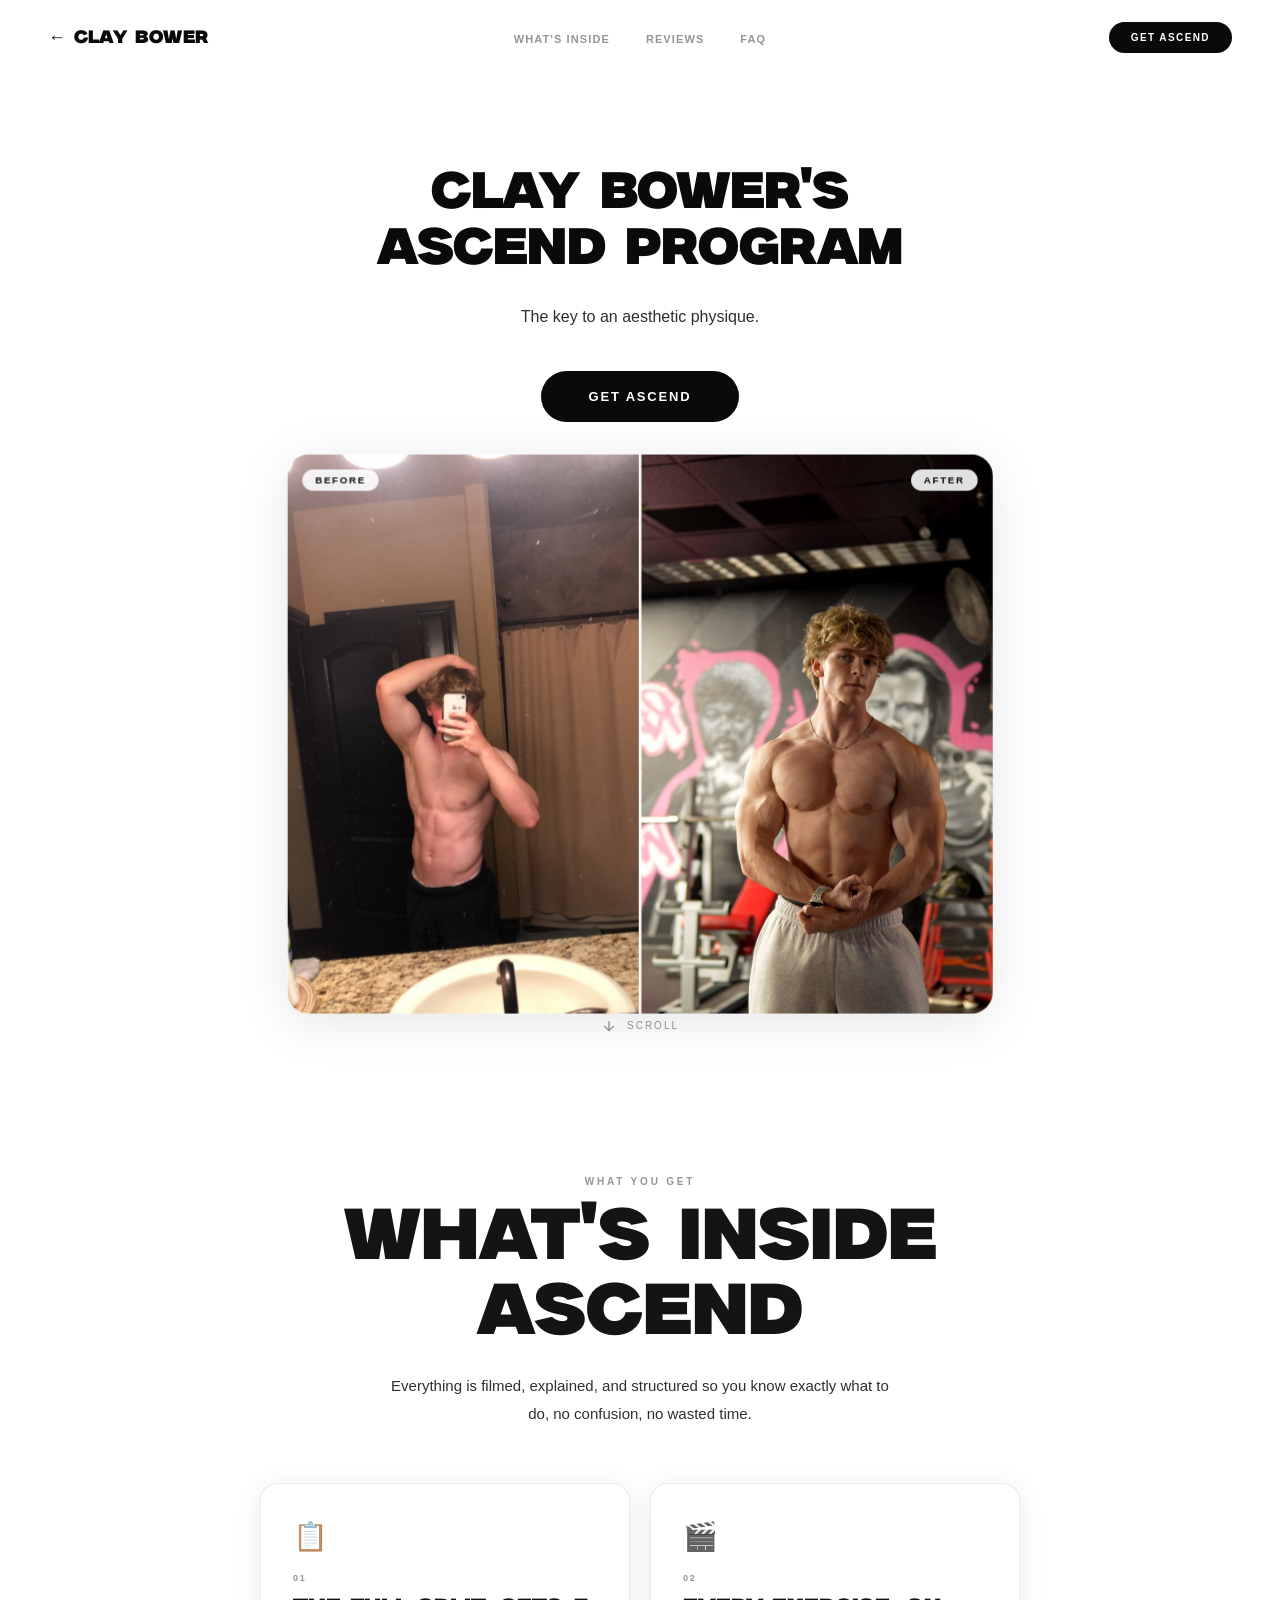
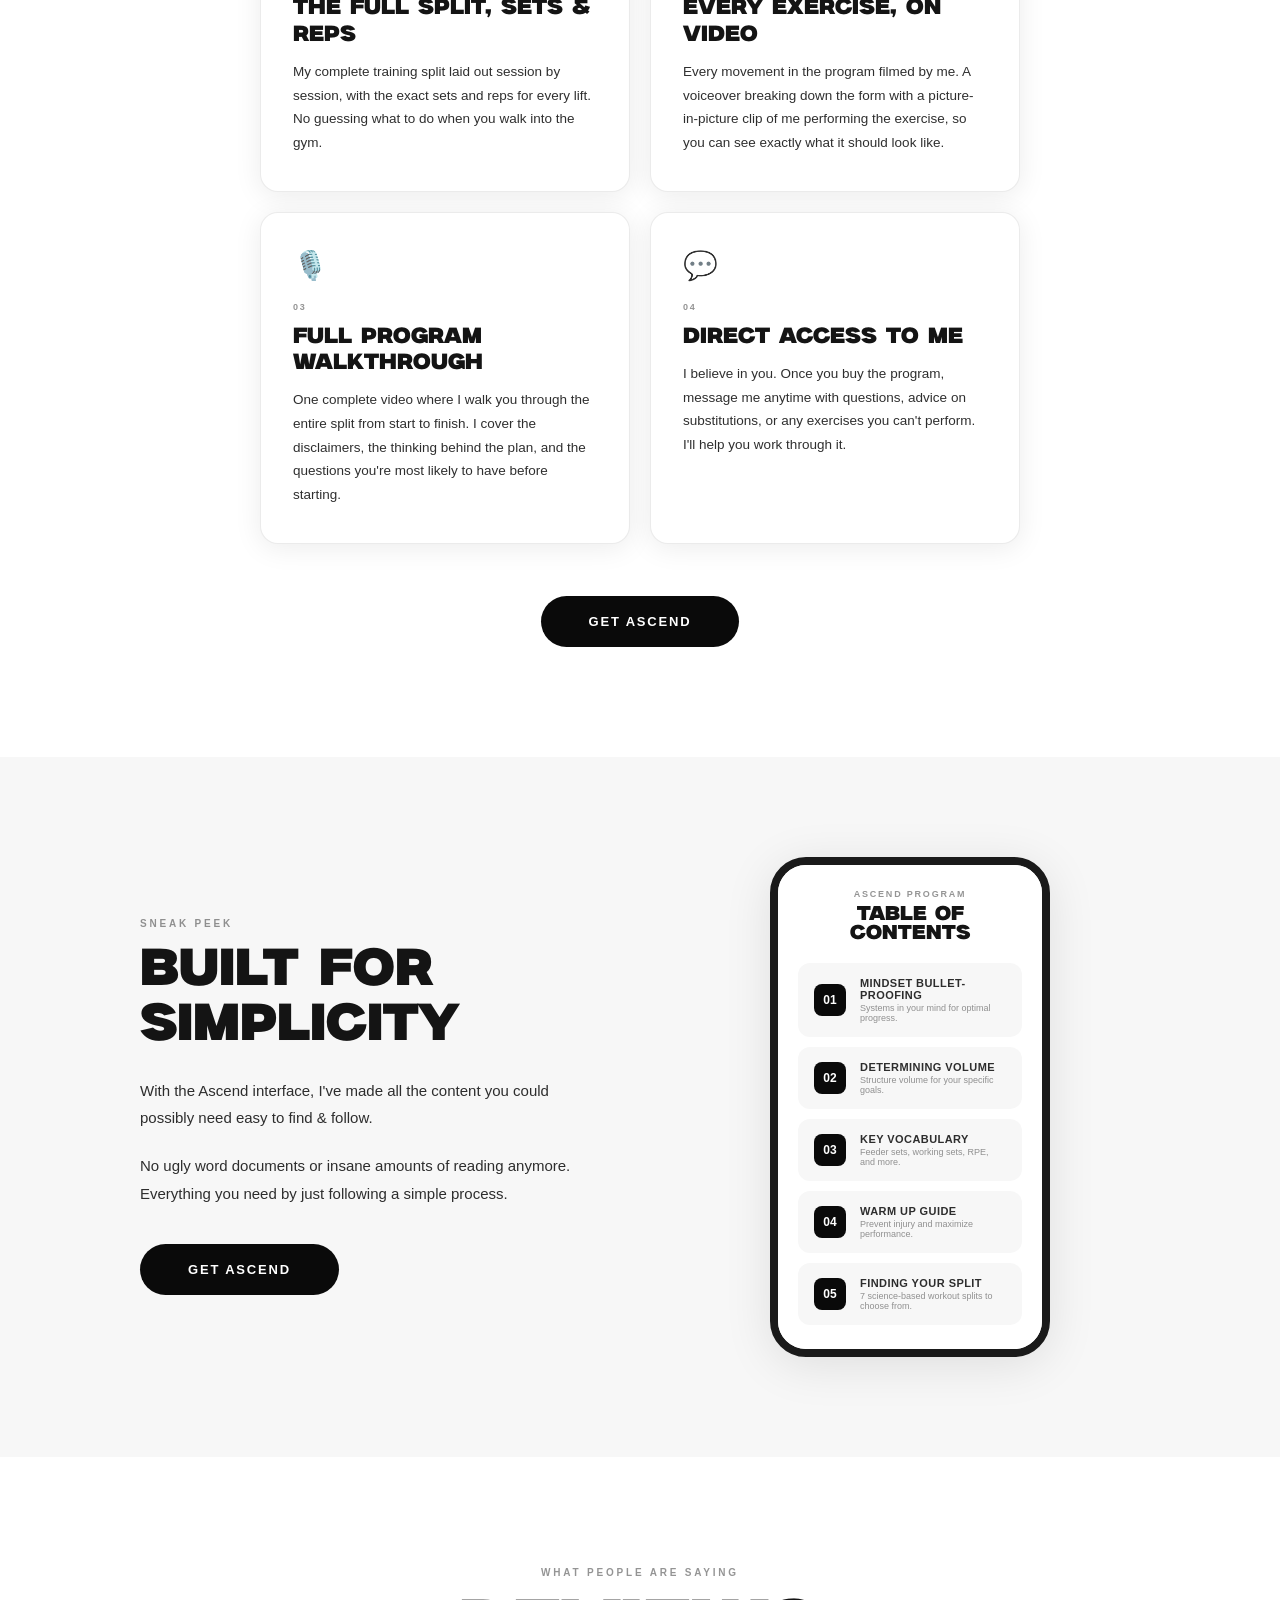
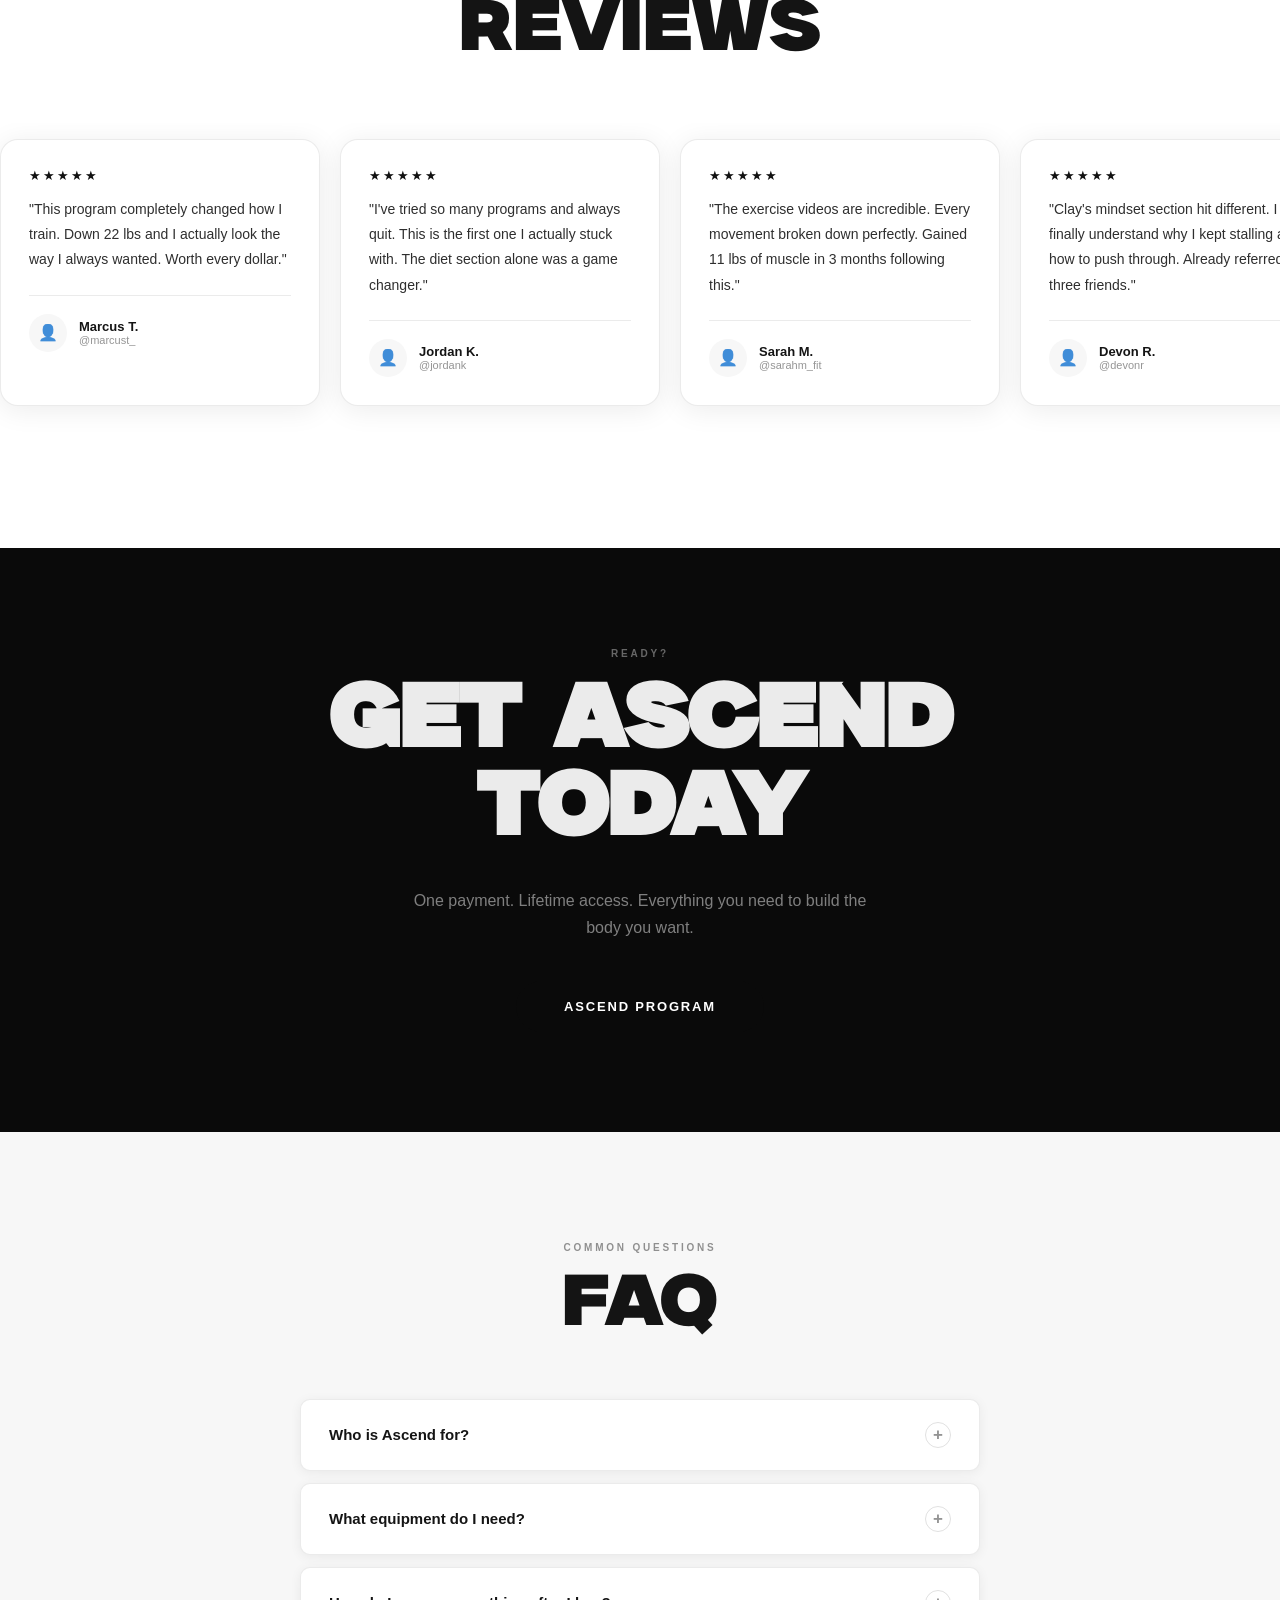
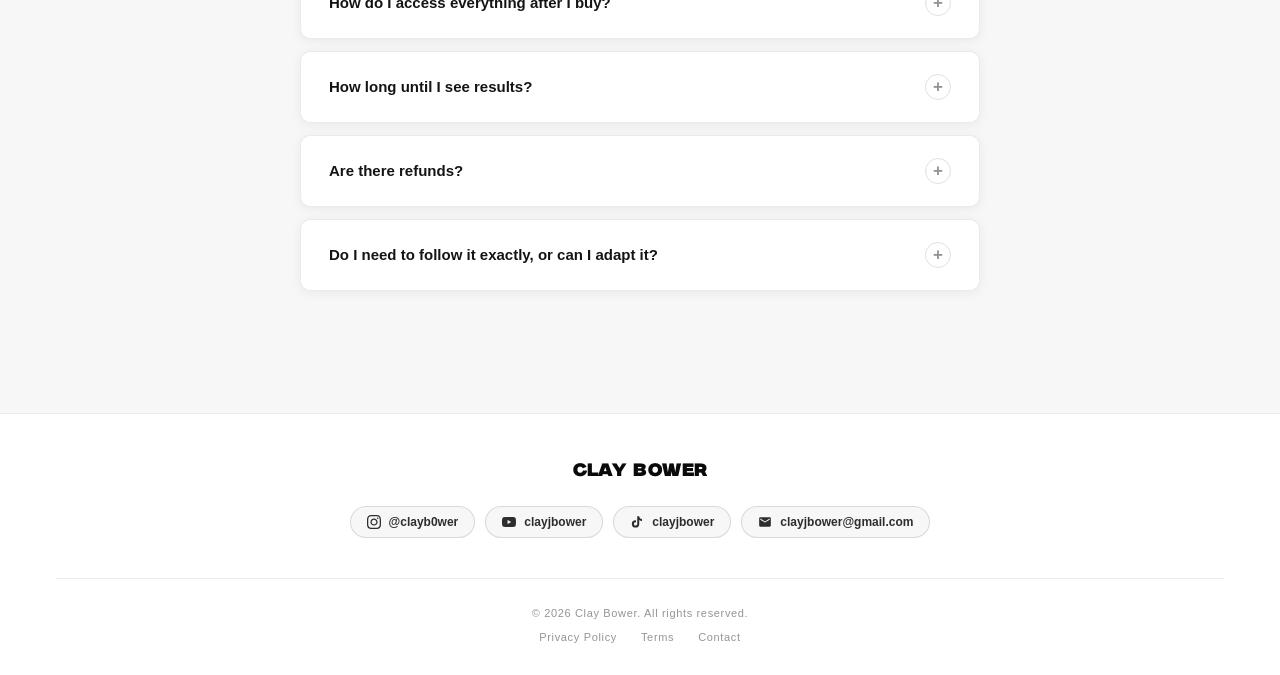
==== ascend.html @ aec7c234 "Rework Ascend "What's Inside" cards and hide nav price Replace the 6 generic feature cards with 4 ca" ====
<!DOCTYPE html>
<html lang="en">
<head>
  <meta charset="UTF-8" />
  <meta name="viewport" content="width=device-width, initial-scale=1.0" />
  <title>Ascend Program — Clay Bower</title>
  <link rel="stylesheet" href="css/style.css" />
</head>
<body>

<!-- ══ NAV ══ -->
<nav id="nav">
  <a href="index.html" class="nav-brand">
    <span class="nav-creator">← Clay Bower</span>
  </a>
  <ul class="nav-links">
    <li><a href="#inside">What's Inside</a></li>
    <li><a href="#testimonials">Reviews</a></li>
    <li><a href="#faq">FAQ</a></li>
  </ul>
  <div class="nav-right">
    <a href="checkout.html" class="btn nav-cta">Get Ascend</a>
  </div>
</nav>

<!-- ══ HERO ══ -->
<section id="hero">
  <div class="hero-left">
    <h1 class="hero-title">Clay Bower's<br>Ascend Program</h1>
    <p class="hero-sub">
      The key to an aesthetic physique.
    </p>
    <div class="hero-buttons">
      <a href="checkout.html" class="btn btn-lg">Get Ascend</a>
    </div>
  </div>

  <!-- Hero transformation before/after -->
  <div class="hero-transform-wrap" id="hero-transform-wrap">
    <div class="hero-transform-single">
      <div class="hero-transform-half hero-transform-before">
        <img src="images/clay-before.jpeg" alt="Before" />
        <span class="transform-label transform-label-left">Before</span>
      </div>
      <div class="hero-transform-divider"></div>
      <div class="hero-transform-half hero-transform-after">
        <img src="images/clay-after.jpeg" alt="After" />
        <span class="transform-label transform-label-right">After</span>
      </div>
    </div>
  </div>

  <div class="hero-scroll-cue">
    <svg viewBox="0 0 24 24" fill="none" stroke="currentColor" stroke-width="2">
      <path d="M12 5v14M5 12l7 7 7-7"/>
    </svg>
    Scroll
  </div>
</section>

<!-- ══ WHAT'S INSIDE ══ -->
<section id="inside">
  <div class="inside-header reveal" style="text-align: center; margin: 0 auto 56px; max-width: 600px;">
    <p class="eyebrow">What You Get</p>
    <h2 class="section-title">What's inside Ascend</h2>
    <p class="body-text" style="max-width: 500px; margin: 12px auto 0; text-align: center;">
      Everything is filmed, explained, and structured so you know exactly what to do, no confusion, no wasted time.
    </p>
  </div>

  <div class="inside-grid" style="grid-template-columns: repeat(2, 1fr); max-width: 760px;">

    <div class="inside-card reveal-zoom reveal-delay-1">
      <div class="inside-card-icon">📋</div>
      <div class="inside-card-num">01</div>
      <div class="inside-card-title">The Full Split, Sets & Reps</div>
      <div class="inside-card-desc">
        My complete training split laid out session by session, with the exact sets and reps for every lift. No guessing what to do when you walk into the gym.
      </div>
    </div>

    <div class="inside-card reveal-zoom reveal-delay-2">
      <div class="inside-card-icon">🎬</div>
      <div class="inside-card-num">02</div>
      <div class="inside-card-title">Every Exercise, On Video</div>
      <div class="inside-card-desc">
        Every movement in the program filmed by me. A voiceover breaking down the form with a picture-in-picture clip of me performing the exercise, so you can see exactly what it should look like.
      </div>
    </div>

    <div class="inside-card reveal-zoom reveal-delay-3">
      <div class="inside-card-icon">🎙️</div>
      <div class="inside-card-num">03</div>
      <div class="inside-card-title">Full Program Walkthrough</div>
      <div class="inside-card-desc">
        One complete video where I walk you through the entire split from start to finish. I cover the disclaimers, the thinking behind the plan, and the questions you're most likely to have before starting.
      </div>
    </div>

    <div class="inside-card reveal-zoom reveal-delay-4">
      <div class="inside-card-icon">💬</div>
      <div class="inside-card-num">04</div>
      <div class="inside-card-title">Direct Access to Me</div>
      <div class="inside-card-desc">
        I believe in you. Once you buy the program, message me anytime with questions, advice on substitutions, or any exercises you can't perform. I'll help you work through it.
      </div>
    </div>

  </div>

  <div class="inside-cta reveal" style="margin-top: 12px;">
    <a href="checkout.html" class="btn btn-lg">Get Ascend</a>
  </div>
</section>

<!-- ══ INTERFACE PREVIEW ══ -->
<section id="interface" style="padding: 100px 52px; background: var(--bg-alt);">
  <div style="max-width: 1000px; margin: 0 auto; display: grid; grid-template-columns: 1fr 1fr; gap: 80px; align-items: center;">

    <div>
      <p class="eyebrow reveal">Sneak Peek</p>
      <h2 class="section-title reveal" style="font-size: clamp(32px, 4.5vw, 52px); margin-bottom: 24px;">Built for Simplicity</h2>
      <p class="body-text reveal" style="margin-bottom: 20px;">
        With the Ascend interface, I've made all the content you could possibly need easy to find & follow.
      </p>
      <p class="body-text reveal" style="margin-bottom: 36px;">
        No ugly word documents or insane amounts of reading anymore. Everything you need by just following a simple process.
      </p>
      <a href="checkout.html" class="btn btn-lg reveal">Get Ascend</a>
    </div>

    <div style="display: flex; justify-content: center;">
      <div style="width: 280px; border-radius: 36px; overflow: hidden; box-shadow: var(--shadow-lg); border: 8px solid #1a1a1a; background: #fff;">
        <div style="background: #fff; padding: 24px 20px;">
          <div style="text-align: center; margin-bottom: 20px;">
            <div style="font-size: 9px; font-weight: 700; letter-spacing: 0.2em; text-transform: uppercase; color: var(--text-muted); margin-bottom: 6px;">Ascend Program</div>
            <div style="font-family: var(--font-display); font-size: 20px; color: var(--text-dark);">Table of Contents</div>
          </div>
          <div style="display: flex; flex-direction: column; gap: 10px;">
            <div style="display: flex; align-items: center; gap: 14px; background: var(--bg-alt); border-radius: 12px; padding: 14px 16px;">
              <div style="width: 32px; height: 32px; border-radius: 8px; background: var(--black); color: #fff; display: flex; align-items: center; justify-content: center; font-size: 12px; font-weight: 800; flex-shrink: 0;">01</div>
              <div>
                <div style="font-size: 11px; font-weight: 800; text-transform: uppercase; letter-spacing: 0.04em;">Mindset Bullet-Proofing</div>
                <div style="font-size: 9px; color: var(--text-muted); margin-top: 2px;">Systems in your mind for optimal progress.</div>
              </div>
            </div>
            <div style="display: flex; align-items: center; gap: 14px; background: var(--bg-alt); border-radius: 12px; padding: 14px 16px;">
              <div style="width: 32px; height: 32px; border-radius: 8px; background: var(--black); color: #fff; display: flex; align-items: center; justify-content: center; font-size: 12px; font-weight: 800; flex-shrink: 0;">02</div>
              <div>
                <div style="font-size: 11px; font-weight: 800; text-transform: uppercase; letter-spacing: 0.04em;">Determining Volume</div>
                <div style="font-size: 9px; color: var(--text-muted); margin-top: 2px;">Structure volume for your specific goals.</div>
              </div>
            </div>
            <div style="display: flex; align-items: center; gap: 14px; background: var(--bg-alt); border-radius: 12px; padding: 14px 16px;">
              <div style="width: 32px; height: 32px; border-radius: 8px; background: var(--black); color: #fff; display: flex; align-items: center; justify-content: center; font-size: 12px; font-weight: 800; flex-shrink: 0;">03</div>
              <div>
                <div style="font-size: 11px; font-weight: 800; text-transform: uppercase; letter-spacing: 0.04em;">Key Vocabulary</div>
                <div style="font-size: 9px; color: var(--text-muted); margin-top: 2px;">Feeder sets, working sets, RPE, and more.</div>
              </div>
            </div>
            <div style="display: flex; align-items: center; gap: 14px; background: var(--bg-alt); border-radius: 12px; padding: 14px 16px;">
              <div style="width: 32px; height: 32px; border-radius: 8px; background: var(--black); color: #fff; display: flex; align-items: center; justify-content: center; font-size: 12px; font-weight: 800; flex-shrink: 0;">04</div>
              <div>
                <div style="font-size: 11px; font-weight: 800; text-transform: uppercase; letter-spacing: 0.04em;">Warm Up Guide</div>
                <div style="font-size: 9px; color: var(--text-muted); margin-top: 2px;">Prevent injury and maximize performance.</div>
              </div>
            </div>
            <div style="display: flex; align-items: center; gap: 14px; background: var(--bg-alt); border-radius: 12px; padding: 14px 16px;">
              <div style="width: 32px; height: 32px; border-radius: 8px; background: var(--black); color: #fff; display: flex; align-items: center; justify-content: center; font-size: 12px; font-weight: 800; flex-shrink: 0;">05</div>
              <div>
                <div style="font-size: 11px; font-weight: 800; text-transform: uppercase; letter-spacing: 0.04em;">Finding Your Split</div>
                <div style="font-size: 9px; color: var(--text-muted); margin-top: 2px;">7 science-based workout splits to choose from.</div>
              </div>
            </div>
          </div>
        </div>
      </div>
    </div>

  </div>
</section>

<!-- ══ TESTIMONIALS ══ -->
<section id="testimonials">
  <div class="testimonials-header reveal">
    <p class="eyebrow">What People Are Saying</p>
    <h2 class="section-title">Reviews</h2>
  </div>

  <div class="testimonials-track">

    <div class="testimonial-card">
      <div class="testimonial-stars">★★★★★</div>
      <p class="testimonial-text">"This program completely changed how I train. Down 22 lbs and I actually look the way I always wanted. Worth every dollar."</p>
      <div class="testimonial-author">
        <div class="testimonial-avatar">👤</div>
        <div>
          <div class="testimonial-name">Marcus T.</div>
          <div class="testimonial-handle">@marcust_</div>
        </div>
      </div>
    </div>

    <div class="testimonial-card">
      <div class="testimonial-stars">★★★★★</div>
      <p class="testimonial-text">"I've tried so many programs and always quit. This is the first one I actually stuck with. The diet section alone was a game changer."</p>
      <div class="testimonial-author">
        <div class="testimonial-avatar">👤</div>
        <div>
          <div class="testimonial-name">Jordan K.</div>
          <div class="testimonial-handle">@jordank</div>
        </div>
      </div>
    </div>

    <div class="testimonial-card">
      <div class="testimonial-stars">★★★★★</div>
      <p class="testimonial-text">"The exercise videos are incredible. Every movement broken down perfectly. Gained 11 lbs of muscle in 3 months following this."</p>
      <div class="testimonial-author">
        <div class="testimonial-avatar">👤</div>
        <div>
          <div class="testimonial-name">Sarah M.</div>
          <div class="testimonial-handle">@sarahm_fit</div>
        </div>
      </div>
    </div>

    <div class="testimonial-card">
      <div class="testimonial-stars">★★★★★</div>
      <p class="testimonial-text">"Clay's mindset section hit different. I finally understand why I kept stalling and how to push through. Already referred three friends."</p>
      <div class="testimonial-author">
        <div class="testimonial-avatar">👤</div>
        <div>
          <div class="testimonial-name">Devon R.</div>
          <div class="testimonial-handle">@devonr</div>
        </div>
      </div>
    </div>

    <div class="testimonial-card">
      <div class="testimonial-stars">★★★★★</div>
      <p class="testimonial-text">"The bulking and cutting breakdown is exactly what I needed. No more guessing. Saw real results within the first 6 weeks."</p>
      <div class="testimonial-author">
        <div class="testimonial-avatar">👤</div>
        <div>
          <div class="testimonial-name">Alex P.</div>
          <div class="testimonial-handle">@alexp_</div>
        </div>
      </div>
    </div>

    <div class="testimonial-card">
      <div class="testimonial-stars">★★★★★</div>
      <p class="testimonial-text">"Best money I've spent on fitness and I've spent a lot. No fluff, no filler. Just exactly what you need to know to actually change your body."</p>
      <div class="testimonial-author">
        <div class="testimonial-avatar">👤</div>
        <div>
          <div class="testimonial-name">Brittany W.</div>
          <div class="testimonial-handle">@brittanyw</div>
        </div>
      </div>
    </div>

  </div>
</section>

<!-- ══ FINAL CTA BAND ══ -->
<section id="cta-band">
  <p class="eyebrow" style="color: rgba(255,255,255,0.38); margin-bottom: 20px;">Ready?</p>
  <h2 class="cta-band-title">Get Ascend<br>today</h2>
  <p class="cta-band-sub">One payment. Lifetime access. Everything you need to build the body you want.</p>
  <a href="checkout.html" class="btn btn-lg">Ascend Program</a>
</section>

<!-- ══ FAQ ══ -->
<section id="faq">
  <div style="max-width: 680px; text-align: center; margin: 0 auto;">
    <p class="eyebrow reveal">Common Questions</p>
    <h2 class="section-title reveal">FAQ</h2>
  </div>

  <div class="faq-inner">

    <div class="faq-item">
      <button class="faq-question">
        Who is Ascend for?
        <span class="faq-icon">+</span>
      </button>
      <div class="faq-answer">
        <p>Ascend is designed for anyone serious about building their physique, from beginners who've never followed a structured plan, to intermediate lifters who've been stuck for months. If you're willing to put in the work, this will show you exactly how.</p>
      </div>
    </div>

    <div class="faq-item">
      <button class="faq-question">
        What equipment do I need?
        <span class="faq-icon">+</span>
      </button>
      <div class="faq-answer">
        <p>A standard gym with barbells, dumbbells, and a cable machine covers everything. Most exercises have home-gym variations too. You don't need specialized equipment, just consistency.</p>
      </div>
    </div>

    <div class="faq-item">
      <button class="faq-question">
        How do I access everything after I buy?
        <span class="faq-icon">+</span>
      </button>
      <div class="faq-answer">
        <p>After your purchase is confirmed, you'll be taken directly to a private access page with links to all videos and materials. Bookmark it, that's your personal access link. No account creation, no app download required.</p>
      </div>
    </div>

    <div class="faq-item">
      <button class="faq-question">
        How long until I see results?
        <span class="faq-icon">+</span>
      </button>
      <div class="faq-answer">
        <p>Most people feel stronger within the first 2 weeks. Visible body composition changes typically start showing around weeks 4 to 6. Long-term results depend on consistency, the program gives you everything, you bring the effort.</p>
      </div>
    </div>

    <div class="faq-item">
      <button class="faq-question">
        Are there refunds?
        <span class="faq-icon">+</span>
      </button>
      <div class="faq-answer">
        <p>Due to the digital nature of this product, all sales are final. If you have any issues accessing your content after purchase, reach out and I'll resolve it immediately.</p>
      </div>
    </div>

    <div class="faq-item">
      <button class="faq-question">
        Do I need to follow it exactly, or can I adapt it?
        <span class="faq-icon">+</span>
      </button>
      <div class="faq-answer">
        <p>That's the whole point of the philosophy section. Fitness isn't one-size-fits-all. Ascend gives you the principles and the structure, and shows you how to adapt it to your life. You'll understand the why behind everything, so you can make smart adjustments.</p>
      </div>
    </div>

  </div>
</section>

<!-- ══ FOOTER ══ -->
<footer>
  <div class="footer-top">
    <div class="footer-logo-wrap">
      <div class="nav-creator">Clay Bower</div>
    </div>
    <div class="footer-social-row">
      <a href="https://instagram.com/clayb0wer" class="footer-social" target="_blank" rel="noopener">
        <svg width="14" height="14" fill="currentColor" viewBox="0 0 24 24">
          <path d="M12 2.163c3.204 0 3.584.012 4.85.07 3.252.148 4.771 1.691 4.919 4.919.058 1.265.069 1.645.069 4.849 0 3.205-.012 3.584-.069 4.849-.149 3.225-1.664 4.771-4.919 4.919-1.266.058-1.644.07-4.85.07-3.204 0-3.584-.012-4.849-.07-3.26-.149-4.771-1.699-4.919-4.92-.058-1.265-.07-1.644-.07-4.849 0-3.204.013-3.583.07-4.849.149-3.227 1.664-4.771 4.919-4.919 1.266-.057 1.645-.069 4.849-.069zm0-2.163c-3.259 0-3.667.014-4.947.072-4.358.2-6.78 2.618-6.98 6.98-.059 1.281-.073 1.689-.073 4.948 0 3.259.014 3.668.072 4.948.2 4.358 2.618 6.78 6.98 6.98 1.281.058 1.689.072 4.948.072 3.259 0 3.668-.014 4.948-.072 4.354-.2 6.782-2.618 6.979-6.98.059-1.28.073-1.689.073-4.948 0-3.259-.014-3.667-.072-4.947-.196-4.354-2.617-6.78-6.979-6.98-1.281-.059-1.69-.073-4.949-.073zm0 5.838c-3.403 0-6.162 2.759-6.162 6.162s2.759 6.163 6.162 6.163 6.162-2.759 6.162-6.163c0-3.403-2.759-6.162-6.162-6.162zm0 10.162c-2.209 0-4-1.791-4-4 0-2.209 1.791-4 4-4s4 1.791 4 4c0 2.21-1.791 4-4 4zm6.406-11.845c-.796 0-1.441.645-1.441 1.44s.645 1.44 1.441 1.44c.795 0 1.439-.645 1.439-1.44s-.644-1.44-1.439-1.44z"/>
        </svg>
        @clayb0wer
      </a>
      <a href="https://youtube.com/@clayjbower" class="footer-social" target="_blank" rel="noopener">
        <svg width="14" height="14" fill="currentColor" viewBox="0 0 24 24">
          <path d="M23.498 6.186a3.016 3.016 0 0 0-2.122-2.136C19.505 3.545 12 3.545 12 3.545s-7.505 0-9.377.505A3.017 3.017 0 0 0 .502 6.186C0 8.07 0 12 0 12s0 3.93.502 5.814a3.016 3.016 0 0 0 2.122 2.136c1.871.505 9.376.505 9.376.505s7.505 0 9.377-.505a3.015 3.015 0 0 0 2.122-2.136C24 15.93 24 12 24 12s0-3.93-.502-5.814zM9.545 15.568V8.432L15.818 12l-6.273 3.568z"/>
        </svg>
        clayjbower
      </a>
      <a href="https://tiktok.com/@clayjbower" class="footer-social" target="_blank" rel="noopener">
        <svg width="14" height="14" fill="currentColor" viewBox="0 0 24 24">
          <path d="M19.59 6.69a4.83 4.83 0 0 1-3.77-4.25V2h-3.45v13.67a2.89 2.89 0 0 1-2.88 2.5 2.89 2.89 0 0 1-2.89-2.89 2.89 2.89 0 0 1 2.89-2.89c.28 0 .54.04.79.1V9.01a6.32 6.32 0 0 0-.79-.05 6.34 6.34 0 0 0-6.34 6.34 6.34 6.34 0 0 0 6.34 6.34 6.34 6.34 0 0 0 6.33-6.34V8.69a8.18 8.18 0 0 0 4.78 1.52V6.78a4.85 4.85 0 0 1-1.01-.09z"/>
        </svg>
        clayjbower
      </a>
      <a href="mailto:clayjbower@gmail.com" class="footer-social">
        <svg width="14" height="14" fill="currentColor" viewBox="0 0 24 24">
          <path d="M20 4H4c-1.1 0-2 .9-2 2v12c0 1.1.9 2 2 2h16c1.1 0 2-.9 2-2V6c0-1.1-.9-2-2-2zm0 4l-8 5-8-5V6l8 5 8-5v2z"/>
        </svg>
        clayjbower@gmail.com
      </a>
    </div>
  </div>

  <div class="footer-bottom">
    <span>&copy; 2026 Clay Bower. All rights reserved.</span>
    <div class="footer-links">
      <a href="#">Privacy Policy</a>
      <a href="#">Terms</a>
      <a href="mailto:clayjbower@gmail.com">Contact</a>
    </div>
  </div>
</footer>

<script async type='text/javascript' src='https://static.klaviyo.com/onsite/js/klaviyo.js?company_id=WL29v8'></script>
<script src="js/main.js"></script>
</body>
</html>
---- css/style.css ----
/* ══════════════════════════════════════════════════════
   CLAY BOWER — ASCEND PROGRAM
   White theme · Milker font · Rounded shadow cards
   ══════════════════════════════════════════════════════ */

/* ── Font: Milker ──
   Download from: https://www.dafont.com/milker.font
   Place Milker.woff2 (and Milker.woff) in the fonts/ folder
   Until then, falls back to Georgia/serif
*/
@font-face {
  font-family: 'Milker';
  src: url('../fonts/Milker.otf') format('opentype');
  font-weight: normal;
  font-style: normal;
  font-display: swap;
}

/* ── Reset ── */
*, *::before, *::after { margin: 0; padding: 0; box-sizing: border-box; }
html { scroll-behavior: smooth; }
img  { display: block; max-width: 100%; }
a    { text-decoration: none; color: inherit; }
button { cursor: pointer; border: none; background: none; font: inherit; }

/* ── Design Tokens ── */
:root {
  --font-display: 'Milker', 'Georgia', 'Times New Roman', serif;
  --font-body:    'Helvetica Neue', Helvetica, Arial, sans-serif;

  --white:      #ffffff;
  --off-white:  #f7f7f7;
  --bg:         #ffffff;
  --bg-alt:     #f7f7f7;

  --text:       rgba(0, 0, 0, 0.82);
  --text-muted: rgba(0, 0, 0, 0.42);
  --text-light: rgba(0, 0, 0, 0.28);
  --text-dark:  rgba(0, 0, 0, 0.92);

  --black:      #0a0a0a;
  --border:     rgba(0, 0, 0, 0.08);
  --border-mid: rgba(0, 0, 0, 0.12);

  --shadow-sm:  0 2px 12px rgba(0,0,0,0.06);
  --shadow-md:  0 4px 28px rgba(0,0,0,0.08);
  --shadow-lg:  0 8px 48px rgba(0,0,0,0.10);

  --radius-sm:  10px;
  --radius:     18px;
  --radius-lg:  24px;

  --transition: 0.2s ease;
}

/* ── Base ── */
body {
  font-family: var(--font-body);
  background: var(--bg);
  color: var(--text);
  overflow-x: hidden;
  -webkit-font-smoothing: antialiased;
}

/* ── Utility ── */
.eyebrow {
  font-family: var(--font-body);
  font-size: 10px;
  font-weight: 700;
  letter-spacing: 0.28em;
  text-transform: uppercase;
  color: var(--text-muted);
  margin-bottom: 14px;
}

.section-title {
  font-family: var(--font-display);
  font-size: clamp(38px, 6vw, 72px);
  font-weight: normal;
  color: var(--text-dark);
  line-height: 1.05;
  margin-bottom: 20px;
}

.body-text {
  font-size: 15px;
  font-weight: 500;
  line-height: 1.85;
  color: var(--text);
}

.section-pad { padding: 110px 56px; }
.section-pad-sm { padding: 80px 56px; }

/* Cards */
.card {
  background: var(--white);
  border-radius: var(--radius);
  box-shadow: var(--shadow-md);
  padding: 32px 36px;
}

/* Buttons */
.btn {
  display: inline-flex;
  align-items: center;
  justify-content: center;
  gap: 8px;
  background: var(--black);
  color: var(--white);
  font-family: var(--font-body);
  font-size: 12px;
  font-weight: 700;
  letter-spacing: 0.14em;
  text-transform: uppercase;
  padding: 15px 36px;
  border-radius: 100px;
  transition: transform var(--transition), filter var(--transition), box-shadow var(--transition);
  white-space: nowrap;
}

.btn:hover {
  transform: scale(1.03) translateY(-1px);
  filter: brightness(0.85);
  box-shadow: 0 6px 20px rgba(0,0,0,0.18);
}

.btn:active { transform: scale(0.99); }

.btn-ghost {
  background: transparent;
  color: var(--text);
  border: 1.5px solid var(--border-mid);
  box-shadow: none;
}

.btn-ghost:hover {
  background: transparent;
  border-color: rgba(0,0,0,0.3);
  color: var(--black);
  box-shadow: none;
}

.btn-lg { padding: 18px 48px; font-size: 13px; }
.btn-full { display: flex; width: 100%; }

/* Scroll reveal */
.reveal {
  opacity: 0;
  transform: translateY(28px);
  transition: opacity 0.65s ease, transform 0.65s ease;
}
.reveal.visible { opacity: 1; transform: translateY(0); }

/* Zoom reveal — sections/images scale up as they scroll into view */
.reveal-zoom {
  opacity: 0;
  transform: scale(0.94) translateY(16px);
  transition: opacity 0.75s ease, transform 0.75s cubic-bezier(0.22, 1, 0.36, 1);
}
.reveal-zoom.visible { opacity: 1; transform: scale(1) translateY(0); }

.reveal-delay-1 { transition-delay: 0.08s; }
.reveal-delay-2 { transition-delay: 0.16s; }
.reveal-delay-3 { transition-delay: 0.24s; }
.reveal-delay-4 { transition-delay: 0.32s; }
.reveal-delay-5 { transition-delay: 0.40s; }
.reveal-delay-6 { transition-delay: 0.48s; }

/* ══════════════════════════════════════════════════════
   NAV
   ══════════════════════════════════════════════════════ */
#nav {
  position: fixed;
  top: 0; left: 0; right: 0;
  z-index: 1000;
  padding: 22px 48px;
  display: grid;
  grid-template-columns: 1fr auto 1fr;
  align-items: center;
  background: rgba(255,255,255,0.92);
  backdrop-filter: blur(16px);
  -webkit-backdrop-filter: blur(16px);
  border-bottom: 1px solid transparent;
  transition: padding 0.3s, border-color 0.3s, box-shadow 0.3s;
}

#nav .nav-brand {
  justify-self: start;
}

#nav .nav-links {
  justify-self: center;
}

.nav-right {
  justify-self: end;
}

#nav.scrolled {
  padding: 14px 48px;
  border-color: var(--border);
  box-shadow: var(--shadow-sm);
}

.nav-brand {
  display: flex;
  flex-direction: column;
  line-height: 1;
}

.nav-creator {
  font-family: var(--font-display);
  font-size: 18px;
  font-weight: normal;
  letter-spacing: 0.02em;
  color: var(--black);
}

.nav-program {
  font-family: var(--font-display);
  font-size: 20px;
  font-weight: normal;
  color: var(--black);
  letter-spacing: 0.02em;
}

.nav-links {
  display: flex;
  align-items: center;
  gap: 36px;
  list-style: none;
}

.nav-links a {
  font-size: 11px;
  font-weight: 600;
  letter-spacing: 0.1em;
  text-transform: uppercase;
  color: var(--text-muted);
  transition: color var(--transition);
}

.nav-links a:hover { color: var(--black); }

.nav-cta { padding: 10px 22px; font-size: 10px; border-radius: 100px; }

/* ══════════════════════════════════════════════════════
   HERO — Centered column layout
   ══════════════════════════════════════════════════════ */
#hero {
  background: var(--white);
  padding-top: 110px;
  padding-bottom: 72px;
  display: flex;
  flex-direction: column;
  align-items: center;
  text-align: center;
  overflow: visible;
  position: relative;
}

.hero-left {
  max-width: 680px;
  padding: 56px 32px 52px;
  z-index: 2;
  position: relative;
}

.hero-eyebrow {
  font-size: 10px;
  font-weight: 700;
  letter-spacing: 0.28em;
  text-transform: uppercase;
  color: var(--text-muted);
  margin-bottom: 18px;
}

.hero-title {
  font-family: var(--font-display);
  font-size: clamp(28px, 4vw, 58px);
  font-weight: normal;
  line-height: 1.1;
  color: var(--black);
  margin-bottom: 24px;
  letter-spacing: -0.01em;
  white-space: nowrap;
}

.hero-sub {
  font-size: 16px;
  font-weight: 500;
  line-height: 1.75;
  color: var(--text);
  max-width: 500px;
  margin: 0 auto 40px;
}

.hero-buttons {
  display: flex;
  gap: 14px;
  flex-wrap: wrap;
  justify-content: center;
}

/* Stats bar */
.hero-stats {
  display: flex;
  gap: 48px;
  margin-top: 48px;
  padding-top: 32px;
  border-top: 1px solid var(--border);
  justify-content: center;
}

.hero-stat-num {
  font-family: var(--font-display);
  font-size: 28px;
  color: var(--black);
  line-height: 1;
  margin-bottom: 4px;
}

.hero-stat-label {
  font-size: 11px;
  color: var(--text-muted);
  letter-spacing: 0.06em;
}

/* Hero photo — below the text, full-width centered */
.hero-right { display: none; }

.hero-transform-wrap {
  width: 100%;
  max-width: 720px;
  margin: 0 auto;
  padding: 0 32px;
}

/* Single merged before/after container */
.hero-transform-single {
  position: relative;
  display: flex;
  width: 100%;
  border-radius: 20px;
  overflow: hidden;
  transform-origin: center center;
  will-change: transform;
  box-shadow: var(--shadow-lg);
}

.hero-transform-half {
  position: relative;
  flex: 1 1 50%;
  overflow: hidden;
  /* enforce equal heights via aspect ratio on the whole container */
}

.hero-transform-half img {
  width: 100%;
  height: 520px;
  object-fit: cover;
  object-position: center top;
  display: block;
}

/* Thin white divider between halves */
.hero-transform-divider {
  width: 2px;
  flex-shrink: 0;
  background: rgba(255,255,255,0.65);
  z-index: 3;
}

.transform-label {
  position: absolute;
  top: 14px;
  font-size: 9px;
  font-weight: 700;
  letter-spacing: 0.18em;
  text-transform: uppercase;
  background: rgba(255,255,255,0.88);
  color: var(--black);
  padding: 5px 12px;
  border-radius: 100px;
  z-index: 4;
  backdrop-filter: blur(4px);
}

.transform-label-left  { left: 14px; }
.transform-label-right { right: 14px; }

/* Scroll cue */
.hero-scroll-cue {
  position: absolute;
  bottom: 32px;
  left: 50%;
  transform: translateX(-50%);
  display: flex;
  align-items: center;
  gap: 10px;
  color: var(--text-muted);
  font-size: 10px;
  letter-spacing: 0.2em;
  text-transform: uppercase;
  animation: float 2.5s ease-in-out infinite;
  z-index: 2;
}

.hero-scroll-cue svg { width: 16px; }

@keyframes float {
  0%, 100% { transform: translateX(-50%) translateY(0); }
  50%       { transform: translateX(-50%) translateY(6px); }
}

/* ══════════════════════════════════════════════════════
   ABOUT / BIO
   ══════════════════════════════════════════════════════ */
#about {
  background: var(--bg-alt);
  padding: 110px 56px;
}

.about-grid {
  max-width: 980px;
  margin: 0 auto;
  display: grid;
  grid-template-columns: 380px 1fr;
  gap: 72px;
  align-items: center;
}

.about-photo-card {
  position: relative;
  border-radius: var(--radius-lg);
  overflow: hidden;
  box-shadow: var(--shadow-lg);
  background: #eee;
  aspect-ratio: 3/4;
}

.about-photo {
  width: 100%;
  height: 100%;
  object-fit: cover;
  object-position: top center;
}

.about-photo-placeholder {
  width: 100%;
  height: 100%;
  background: #e8e8e8;
  display: flex;
  flex-direction: column;
  align-items: center;
  justify-content: center;
  gap: 12px;
  color: #aaa;
  border: 2px dashed #ccc;
}

.about-photo-placeholder span { font-size: 11px; letter-spacing: 0.15em; text-transform: uppercase; }

.about-content { padding: 8px 0; }

.about-content .section-title { margin-bottom: 6px; }

.about-handle {
  display: inline-flex;
  align-items: center;
  gap: 6px;
  font-size: 13px;
  color: var(--text-muted);
  margin-bottom: 28px;
  font-weight: 500;
}

.about-content p { margin-bottom: 18px; }

.about-cta { margin-top: 32px; }

.social-pill {
  display: inline-flex;
  align-items: center;
  gap: 8px;
  background: var(--white);
  border: 1.5px solid var(--border-mid);
  border-radius: 100px;
  padding: 9px 18px;
  font-size: 12px;
  font-weight: 600;
  color: var(--text);
  transition: border-color var(--transition), transform var(--transition);
}

.social-pill:hover {
  border-color: rgba(0,0,0,0.3);
  transform: translateY(-1px);
}

/* ══════════════════════════════════════════════════════
   WHAT'S INSIDE — CARD GRID
   ══════════════════════════════════════════════════════ */
#inside {
  background: var(--white);
  padding: 110px 56px;
}

.inside-header {
  max-width: 600px;
  margin-bottom: 56px;
}

.inside-grid {
  max-width: 1040px;
  margin: 0 auto;
  display: grid;
  grid-template-columns: repeat(3, 1fr);
  gap: 20px;
  margin-bottom: 52px;
}

.inside-card {
  background: var(--white);
  border-radius: var(--radius);
  box-shadow: var(--shadow-md);
  padding: 36px 32px;
  border: 1px solid var(--border);
  transition: transform var(--transition), box-shadow var(--transition);
}

.inside-card:hover {
  transform: translateY(-4px);
  box-shadow: var(--shadow-lg);
}

.inside-card-icon {
  font-size: 28px;
  margin-bottom: 20px;
}

.inside-card-num {
  font-size: 9px;
  font-weight: 700;
  letter-spacing: 0.2em;
  text-transform: uppercase;
  color: var(--text-muted);
  margin-bottom: 12px;
}

.inside-card-title {
  font-family: var(--font-display);
  font-size: 22px;
  color: var(--text-dark);
  margin-bottom: 12px;
  line-height: 1.2;
}

.inside-card-desc {
  font-size: 13.5px;
  font-weight: 500;
  line-height: 1.75;
  color: var(--text);
}

.inside-cta { text-align: center; }

/* ══════════════════════════════════════════════════════
   HOW I THINK ABOUT FITNESS
   ══════════════════════════════════════════════════════ */
#philosophy {
  background: var(--bg-alt);
  padding: 110px 56px;
}

.philosophy-inner {
  max-width: 860px;
  margin: 0 auto;
}

.philosophy-inner .section-title { margin-bottom: 32px; }

.philosophy-inner .body-text { margin-bottom: 20px; }

.philosophy-quote {
  margin: 48px 0;
  padding: 40px 48px;
  background: var(--white);
  border-radius: var(--radius);
  box-shadow: var(--shadow-md);
  border-left: 4px solid var(--black);
}

.philosophy-quote-text {
  font-family: var(--font-display);
  font-size: clamp(20px, 2.8vw, 28px);
  color: var(--text-dark);
  line-height: 1.4;
  margin-bottom: 16px;
}

.philosophy-quote-attr {
  font-size: 11px;
  color: var(--text-muted);
  letter-spacing: 0.12em;
  text-transform: uppercase;
}

/* ══════════════════════════════════════════════════════
   PHONE MOCKUP (App UI preview)
   ══════════════════════════════════════════════════════ */
#app-preview {
  background: var(--black);
  padding: 110px 56px;
  overflow: hidden;
}

.app-preview-inner {
  max-width: 1040px;
  margin: 0 auto;
  display: grid;
  grid-template-columns: 1fr 380px;
  gap: 72px;
  align-items: center;
}

.app-preview-text .eyebrow { color: rgba(255,255,255,0.42); }
.app-preview-text .section-title { color: rgba(255,255,255,0.92); }
.app-preview-text .body-text { color: rgba(255,255,255,0.58); margin-bottom: 16px; }
.app-preview-text .btn { background: var(--white); color: var(--black); }
.app-preview-text .btn:hover { filter: brightness(0.92); }

.app-feature-list {
  list-style: none;
  margin: 32px 0 40px;
}

.app-feature-list li {
  display: flex;
  align-items: center;
  gap: 12px;
  font-size: 14px;
  color: rgba(255,255,255,0.7);
  padding: 10px 0;
  border-bottom: 1px solid rgba(255,255,255,0.07);
}

.app-feature-list li:last-child { border-bottom: none; }

.app-feature-list .check {
  width: 22px; height: 22px;
  border-radius: 50%;
  background: rgba(255,255,255,0.1);
  display: flex;
  align-items: center;
  justify-content: center;
  font-size: 10px;
  color: rgba(255,255,255,0.8);
  flex-shrink: 0;
}

/* Phone frame */
.phone-frame {
  width: 280px;
  margin: 0 auto;
  background: #1a1a1a;
  border-radius: 44px;
  padding: 16px;
  box-shadow:
    0 0 0 2px #2a2a2a,
    0 32px 80px rgba(0,0,0,0.6),
    inset 0 0 0 1px rgba(255,255,255,0.06);
  position: relative;
}

.phone-notch {
  width: 90px;
  height: 26px;
  background: #111;
  border-radius: 14px;
  margin: 0 auto 14px;
  position: relative;
  display: flex;
  align-items: center;
  justify-content: center;
  gap: 6px;
}

.phone-notch::before {
  content: '';
  width: 10px; height: 10px;
  background: #222;
  border-radius: 50%;
  border: 1px solid #333;
}

.phone-screen {
  background: #f5f5f5;
  border-radius: 32px;
  overflow: hidden;
  min-height: 480px;
}

.phone-screen-header {
  background: var(--white);
  padding: 16px 18px 12px;
  border-bottom: 1px solid #eee;
}

.phone-screen-logo {
  font-family: var(--font-display);
  font-size: 16px;
  color: #111;
}

.phone-screen-tagline {
  font-size: 9px;
  color: #999;
  letter-spacing: 0.1em;
  text-transform: uppercase;
  margin-top: 1px;
}

.phone-module-list { padding: 12px; }

.phone-module {
  background: var(--white);
  border-radius: 12px;
  padding: 12px 14px;
  margin-bottom: 8px;
  display: flex;
  align-items: center;
  gap: 10px;
  box-shadow: 0 1px 6px rgba(0,0,0,0.06);
}

.phone-module-icon {
  width: 32px; height: 32px;
  border-radius: 8px;
  background: #111;
  display: flex;
  align-items: center;
  justify-content: center;
  font-size: 14px;
  flex-shrink: 0;
}

.phone-module-info {}
.phone-module-title { font-size: 11px; font-weight: 700; color: #111; margin-bottom: 2px; }
.phone-module-sub { font-size: 9px; color: #999; }

.phone-module-arrow {
  margin-left: auto;
  color: #ccc;
  font-size: 12px;
}

.phone-screen-footer {
  padding: 8px 12px 16px;
  display: flex;
  justify-content: space-around;
  border-top: 1px solid #eee;
  background: white;
}

.phone-tab {
  display: flex;
  flex-direction: column;
  align-items: center;
  gap: 3px;
  font-size: 8px;
  color: #bbb;
}

.phone-tab.active { color: #111; }
.phone-tab-icon { font-size: 16px; }

/* ══════════════════════════════════════════════════════
   BEFORE/AFTER CAROUSEL
   ══════════════════════════════════════════════════════ */
#results {
  background: var(--bg-alt);
  padding: 110px 0;
}

.results-header {
  text-align: center;
  padding: 0 56px;
  margin-bottom: 56px;
}

.carousel-wrapper {
  overflow: hidden;
  mask-image: linear-gradient(to right, transparent 0%, black 6%, black 94%, transparent 100%);
  -webkit-mask-image: linear-gradient(to right, transparent 0%, black 6%, black 94%, transparent 100%);
}

.carousel-track {
  display: flex;
  gap: 20px;
  padding: 16px 56px;
  width: max-content;
  animation: scroll-carousel 50s linear infinite;
}

.carousel-track:hover { animation-play-state: paused; }

@keyframes scroll-carousel {
  0%   { transform: translateX(0); }
  100% { transform: translateX(-50%); }
}

.result-card {
  flex-shrink: 0;
  width: 280px;
  background: var(--white);
  border-radius: var(--radius);
  overflow: hidden;
  box-shadow: var(--shadow-md);
}

.result-photos {
  display: grid;
  grid-template-columns: 1fr 1fr;
  height: 320px;
  position: relative;
}

.result-photos::after {
  content: '';
  position: absolute;
  left: 50%;
  top: 0; bottom: 0;
  width: 2px;
  background: rgba(0,0,0,0.15);
}

.result-photo {
  width: 100%;
  height: 100%;
  object-fit: cover;
}

.result-photo-placeholder {
  height: 100%;
  background: #e8e8e8;
  display: flex;
  align-items: center;
  justify-content: center;
  color: #bbb;
  font-size: 10px;
  letter-spacing: 0.12em;
  text-transform: uppercase;
}

.result-label {
  position: absolute;
  top: 10px;
  font-size: 8px;
  font-weight: 700;
  letter-spacing: 0.18em;
  text-transform: uppercase;
  color: rgba(0,0,0,0.55);
  background: rgba(255,255,255,0.85);
  padding: 3px 7px;
  border-radius: 4px;
  backdrop-filter: blur(4px);
}

.result-label.before { left: 8px; }
.result-label.after  { right: 8px; }

.result-info {
  padding: 16px 18px;
}

.result-name {
  font-size: 13px;
  font-weight: 700;
  color: var(--text-dark);
  margin-bottom: 3px;
}

.result-stat {
  font-size: 11px;
  color: var(--text-muted);
}

/* ══════════════════════════════════════════════════════
   TESTIMONIALS
   ══════════════════════════════════════════════════════ */
#testimonials {
  background: var(--white);
  padding: 110px 0;
}

.testimonials-header {
  text-align: center;
  padding: 0 56px;
  margin-bottom: 56px;
}

.testimonials-track {
  display: flex;
  gap: 20px;
  padding: 16px 56px 32px;
  overflow-x: auto;
  scroll-snap-type: x mandatory;
  scrollbar-width: none;
  -ms-overflow-style: none;
  cursor: grab;
}

.testimonials-track::-webkit-scrollbar { display: none; }
.testimonials-track.dragging { cursor: grabbing; user-select: none; }

.testimonial-card {
  flex-shrink: 0;
  width: 320px;
  scroll-snap-align: start;
  background: var(--white);
  border-radius: var(--radius);
  box-shadow: var(--shadow-md);
  border: 1px solid var(--border);
  padding: 28px 28px 28px;
}

.testimonial-stars {
  font-size: 13px;
  letter-spacing: 2px;
  color: #111;
  margin-bottom: 14px;
}

.testimonial-text {
  font-size: 14px;
  line-height: 1.8;
  color: var(--text);
  margin-bottom: 22px;
}

.testimonial-author {
  display: flex;
  align-items: center;
  gap: 12px;
  padding-top: 18px;
  border-top: 1px solid var(--border);
}

.testimonial-avatar {
  width: 38px; height: 38px;
  border-radius: 50%;
  background: var(--bg-alt);
  flex-shrink: 0;
  object-fit: cover;
  font-size: 16px;
  display: flex;
  align-items: center;
  justify-content: center;
}

.testimonial-name { font-size: 13px; font-weight: 700; color: var(--text-dark); }
.testimonial-handle { font-size: 11px; color: var(--text-muted); }

/* ══════════════════════════════════════════════════════
   FINAL CTA BAND
   ══════════════════════════════════════════════════════ */
#cta-band {
  background: var(--black);
  padding: 100px 56px;
  text-align: center;
}

.cta-band-title {
  font-family: var(--font-display);
  font-size: clamp(40px, 7vw, 88px);
  color: rgba(255,255,255,0.92);
  line-height: 1;
  margin-bottom: 32px;
}

.cta-band-sub {
  font-size: 16px;
  color: rgba(255,255,255,0.48);
  margin-bottom: 40px;
  max-width: 480px;
  margin-left: auto;
  margin-right: auto;
  line-height: 1.7;
}

.cta-band .btn { background: var(--white); color: var(--black); }
.cta-band .btn:hover { filter: brightness(0.92); }

/* ══════════════════════════════════════════════════════
   FAQ
   ══════════════════════════════════════════════════════ */
#faq {
  background: var(--bg-alt);
  padding: 110px 56px;
}

.faq-inner {
  max-width: 680px;
  margin: 56px auto 0;
}

.faq-item {
  background: var(--white);
  border-radius: var(--radius-sm);
  box-shadow: var(--shadow-sm);
  margin-bottom: 12px;
  overflow: hidden;
  border: 1px solid var(--border);
}

.faq-question {
  width: 100%;
  display: flex;
  align-items: center;
  justify-content: space-between;
  gap: 16px;
  padding: 22px 28px;
  font-size: 15px;
  font-weight: 600;
  color: var(--text-dark);
  text-align: left;
  transition: color var(--transition);
}

.faq-question:hover { color: var(--black); }

.faq-icon {
  flex-shrink: 0;
  width: 26px; height: 26px;
  border-radius: 50%;
  border: 1.5px solid var(--border-mid);
  display: flex;
  align-items: center;
  justify-content: center;
  color: var(--text-muted);
  font-size: 17px;
  transition: transform var(--transition), border-color var(--transition);
}

.faq-item.open .faq-icon {
  transform: rotate(45deg);
  border-color: var(--black);
  color: var(--black);
}

.faq-answer {
  max-height: 0;
  overflow: hidden;
  transition: max-height 0.4s ease;
}

.faq-item.open .faq-answer { max-height: 260px; }

.faq-answer p {
  padding: 0 28px 24px;
  font-size: 14px;
  color: var(--text);
  line-height: 1.8;
}

/* ══════════════════════════════════════════════════════
   FOOTER
   ══════════════════════════════════════════════════════ */
footer {
  background: var(--white);
  border-top: 1px solid var(--border);
  padding: 48px 56px 32px;
}

.footer-top {
  display: flex;
  flex-direction: column;
  align-items: center;
  gap: 24px;
  margin-bottom: 40px;
  text-align: center;
}

.footer-logo-wrap .nav-creator { margin-bottom: 2px; }

.footer-social-row {
  display: flex;
  align-items: center;
  justify-content: center;
  gap: 10px;
  flex-wrap: wrap;
}

.footer-social {
  display: flex;
  align-items: center;
  gap: 8px;
  font-size: 12px;
  font-weight: 600;
  color: var(--text);
  background: var(--bg-alt);
  padding: 8px 16px;
  border-radius: 100px;
  border: 1px solid var(--border-mid);
  transition: border-color var(--transition), transform var(--transition);
}

.footer-social:hover {
  border-color: rgba(0,0,0,0.25);
  transform: translateY(-1px);
}

.footer-bottom {
  display: flex;
  flex-direction: column;
  align-items: center;
  gap: 12px;
  padding-top: 28px;
  border-top: 1px solid var(--border);
  font-size: 11px;
  color: var(--text-muted);
  letter-spacing: 0.06em;
  text-align: center;
}

.footer-links {
  display: flex;
  gap: 24px;
}

.footer-links a { color: var(--text-muted); transition: color var(--transition); }
.footer-links a:hover { color: var(--black); }

/* ══════════════════════════════════════════════════════
   CHECKOUT PAGE (checkout.html)
   ══════════════════════════════════════════════════════ */
.checkout-page {
  background: var(--bg-alt);
  min-height: 100vh;
  padding-top: 88px;
}

.checkout-hero {
  background: var(--white);
  border-bottom: 1px solid var(--border);
  padding: 64px 56px;
  text-align: center;
}

.checkout-hero .eyebrow { margin-bottom: 10px; }

.checkout-title {
  font-family: var(--font-display);
  font-size: clamp(42px, 7vw, 80px);
  color: var(--black);
  line-height: 1;
  margin-bottom: 16px;
}

.checkout-price-display {
  font-family: var(--font-display);
  font-size: clamp(28px, 4vw, 44px);
  color: var(--text);
  margin-bottom: 10px;
}

.checkout-note {
  font-size: 13px;
  color: var(--text-muted);
}

.checkout-body {
  max-width: 700px;
  margin: 0 auto;
  padding: 56px 24px;
  display: grid;
  gap: 24px;
}

.checkout-card {
  background: var(--white);
  border-radius: var(--radius);
  box-shadow: var(--shadow-md);
  border: 1px solid var(--border);
  padding: 36px 40px;
}

.checkout-card-title {
  font-family: var(--font-display);
  font-size: 22px;
  color: var(--text-dark);
  margin-bottom: 24px;
}

.checkout-feature-list {
  list-style: none;
}

.checkout-feature-list li {
  display: flex;
  align-items: flex-start;
  gap: 14px;
  font-size: 14.5px;
  color: var(--text);
  padding: 12px 0;
  border-bottom: 1px solid var(--border);
  line-height: 1.55;
}

.checkout-feature-list li:last-child { border-bottom: none; }

.checkout-check {
  width: 22px; height: 22px;
  background: #111;
  border-radius: 50%;
  display: flex;
  align-items: center;
  justify-content: center;
  flex-shrink: 0;
  margin-top: 1px;
}

.checkout-check svg { width: 11px; fill: white; }

.checkout-cta-card {
  background: var(--black);
  border-radius: var(--radius);
  padding: 40px;
  text-align: center;
}

.checkout-cta-card .checkout-card-title {
  color: rgba(255,255,255,0.9);
  margin-bottom: 8px;
}

.checkout-cta-price {
  font-family: var(--font-display);
  font-size: 52px;
  color: rgba(255,255,255,0.92);
  margin-bottom: 6px;
}

.checkout-cta-note {
  font-size: 12px;
  color: rgba(255,255,255,0.4);
  margin-bottom: 32px;
  letter-spacing: 0.06em;
}

.checkout-cta-card .btn {
  background: var(--white);
  color: var(--black);
  padding: 18px 56px;
  font-size: 13px;
}

.checkout-cta-card .btn:hover { filter: brightness(0.92); }

.checkout-disclaimer {
  font-size: 11px;
  color: rgba(255,255,255,0.3);
  margin-top: 20px;
  line-height: 1.7;
}

.checkout-legal {
  text-align: center;
  font-size: 11px;
  color: var(--text-muted);
  line-height: 1.8;
}

.checkout-legal a { color: var(--text-muted); text-decoration: underline; text-underline-offset: 2px; }

/* ══════════════════════════════════════════════════════
   THANK YOU PAGE (thankyou.html)
   ══════════════════════════════════════════════════════ */
.thankyou-page {
  background: var(--bg-alt);
  min-height: 100vh;
  display: flex;
  flex-direction: column;
  align-items: center;
  padding: 120px 24px 60px;
}

.thankyou-badge {
  width: 64px; height: 64px;
  background: var(--black);
  border-radius: 50%;
  display: flex;
  align-items: center;
  justify-content: center;
  font-size: 26px;
  margin-bottom: 24px;
  color: white;
}

.thankyou-title {
  font-family: var(--font-display);
  font-size: clamp(36px, 6vw, 60px);
  color: var(--black);
  text-align: center;
  margin-bottom: 10px;
}

.thankyou-sub {
  font-size: 15px;
  color: var(--text-muted);
  text-align: center;
  margin-bottom: 48px;
}

.thankyou-card {
  max-width: 600px;
  width: 100%;
  background: var(--white);
  border-radius: var(--radius);
  box-shadow: var(--shadow-lg);
  overflow: hidden;
  border: 1px solid var(--border);
}

.thankyou-card-header {
  padding: 24px 36px;
  border-bottom: 1px solid var(--border);
}

.thankyou-section-label {
  font-size: 9px;
  font-weight: 700;
  letter-spacing: 0.25em;
  text-transform: uppercase;
  color: var(--text-muted);
  margin-bottom: 20px;
  padding: 28px 36px 0;
}

.thankyou-video-list { list-style: none; }

.thankyou-video-item {
  display: flex;
  align-items: center;
  gap: 14px;
  padding: 14px 36px;
  border-bottom: 1px solid var(--border);
  transition: background var(--transition);
}

.thankyou-video-item:last-child { border-bottom: none; }
.thankyou-video-item:hover { background: var(--bg-alt); }

.thankyou-video-num {
  width: 28px; height: 28px;
  border-radius: 50%;
  background: var(--bg-alt);
  border: 1px solid var(--border-mid);
  display: flex;
  align-items: center;
  justify-content: center;
  font-size: 10px;
  font-weight: 700;
  color: var(--text-muted);
  flex-shrink: 0;
}

.thankyou-video-info { flex: 1; }
.thankyou-video-title { font-size: 13px; font-weight: 600; color: var(--text-dark); margin-bottom: 2px; }
.thankyou-video-desc { font-size: 11px; color: var(--text-muted); }

.thankyou-video-link {
  display: inline-flex;
  align-items: center;
  gap: 5px;
  font-size: 11px;
  font-weight: 700;
  letter-spacing: 0.08em;
  text-transform: uppercase;
  color: var(--black);
  background: var(--bg-alt);
  border: 1px solid var(--border-mid);
  padding: 7px 14px;
  border-radius: 100px;
  transition: background var(--transition), border-color var(--transition);
  white-space: nowrap;
}

.thankyou-video-link:hover {
  background: var(--black);
  border-color: var(--black);
  color: var(--white);
}

.thankyou-extras {
  display: grid;
  grid-template-columns: 1fr 1fr;
  gap: 12px;
  padding: 0 36px 28px;
}

.thankyou-extra {
  background: var(--bg-alt);
  border: 1px solid var(--border);
  border-radius: var(--radius-sm);
  padding: 16px;
  text-decoration: none;
  transition: border-color var(--transition), transform var(--transition);
}

.thankyou-extra:hover { border-color: rgba(0,0,0,0.2); transform: translateY(-2px); }

.thankyou-extra-icon { font-size: 20px; margin-bottom: 8px; }
.thankyou-extra-name { font-size: 12px; font-weight: 700; color: var(--text-dark); margin-bottom: 3px; }
.thankyou-extra-desc { font-size: 11px; color: var(--text-muted); }

.thankyou-support {
  max-width: 600px;
  width: 100%;
  text-align: center;
  margin-top: 28px;
  font-size: 13px;
  color: var(--text-muted);
  line-height: 1.7;
}

.thankyou-support a { color: var(--black); font-weight: 600; }

#access-denied {
  display: none;
  text-align: center;
  max-width: 480px;
}

#access-denied .thankyou-title { margin-bottom: 16px; }

/* ══════════════════════════════════════════════════════
   RESPONSIVE
   ══════════════════════════════════════════════════════ */
@media (max-width: 960px) {
  #nav { padding: 16px 24px; }
  #nav.scrolled { padding: 12px 24px; }
  .nav-links li:not(:last-child) { display: none; }

  #hero {
    grid-template-columns: 1fr;
    padding: 100px 24px 0;
    min-height: auto;
  }

  .hero-right { display: none; }
  .hero-left { padding-right: 0; padding-bottom: 60px; }
  .hero-stats { display: none; }

  .about-grid { grid-template-columns: 1fr; gap: 40px; }
  .about-photo-card { max-width: 360px; aspect-ratio: 1/1; }

  .inside-grid { grid-template-columns: 1fr 1fr; }

  .app-preview-inner { grid-template-columns: 1fr; gap: 48px; }
  .phone-frame { display: none; }

  .section-pad, #about, #inside, #philosophy, #app-preview,
  #results, #testimonials, #faq, #cta-band, footer {
    padding-left: 24px;
    padding-right: 24px;
  }

  .results-header, .testimonials-header { padding: 0 24px; }
  .carousel-track { padding: 16px 24px; }
  .testimonials-track { padding: 16px 24px 32px; }

  .footer-top { flex-direction: column; gap: 24px; text-align: center; }
  .footer-bottom { flex-direction: column; gap: 12px; text-align: center; }

  .checkout-body { padding: 40px 16px; }
  .checkout-hero { padding: 48px 24px; }
  .checkout-card { padding: 28px 24px; }

  .thankyou-extras { grid-template-columns: 1fr; }
  .thankyou-section-label, .thankyou-video-item { padding-left: 24px; padding-right: 24px; }
  .thankyou-extras { padding: 0 24px 24px; }
  .thankyou-card-header { padding: 20px 24px; }
}

@media (max-width: 600px) {
  .inside-grid { grid-template-columns: 1fr; }
  .hero-buttons { flex-direction: column; }
  .hero-buttons .btn { text-align: center; justify-content: center; }
}
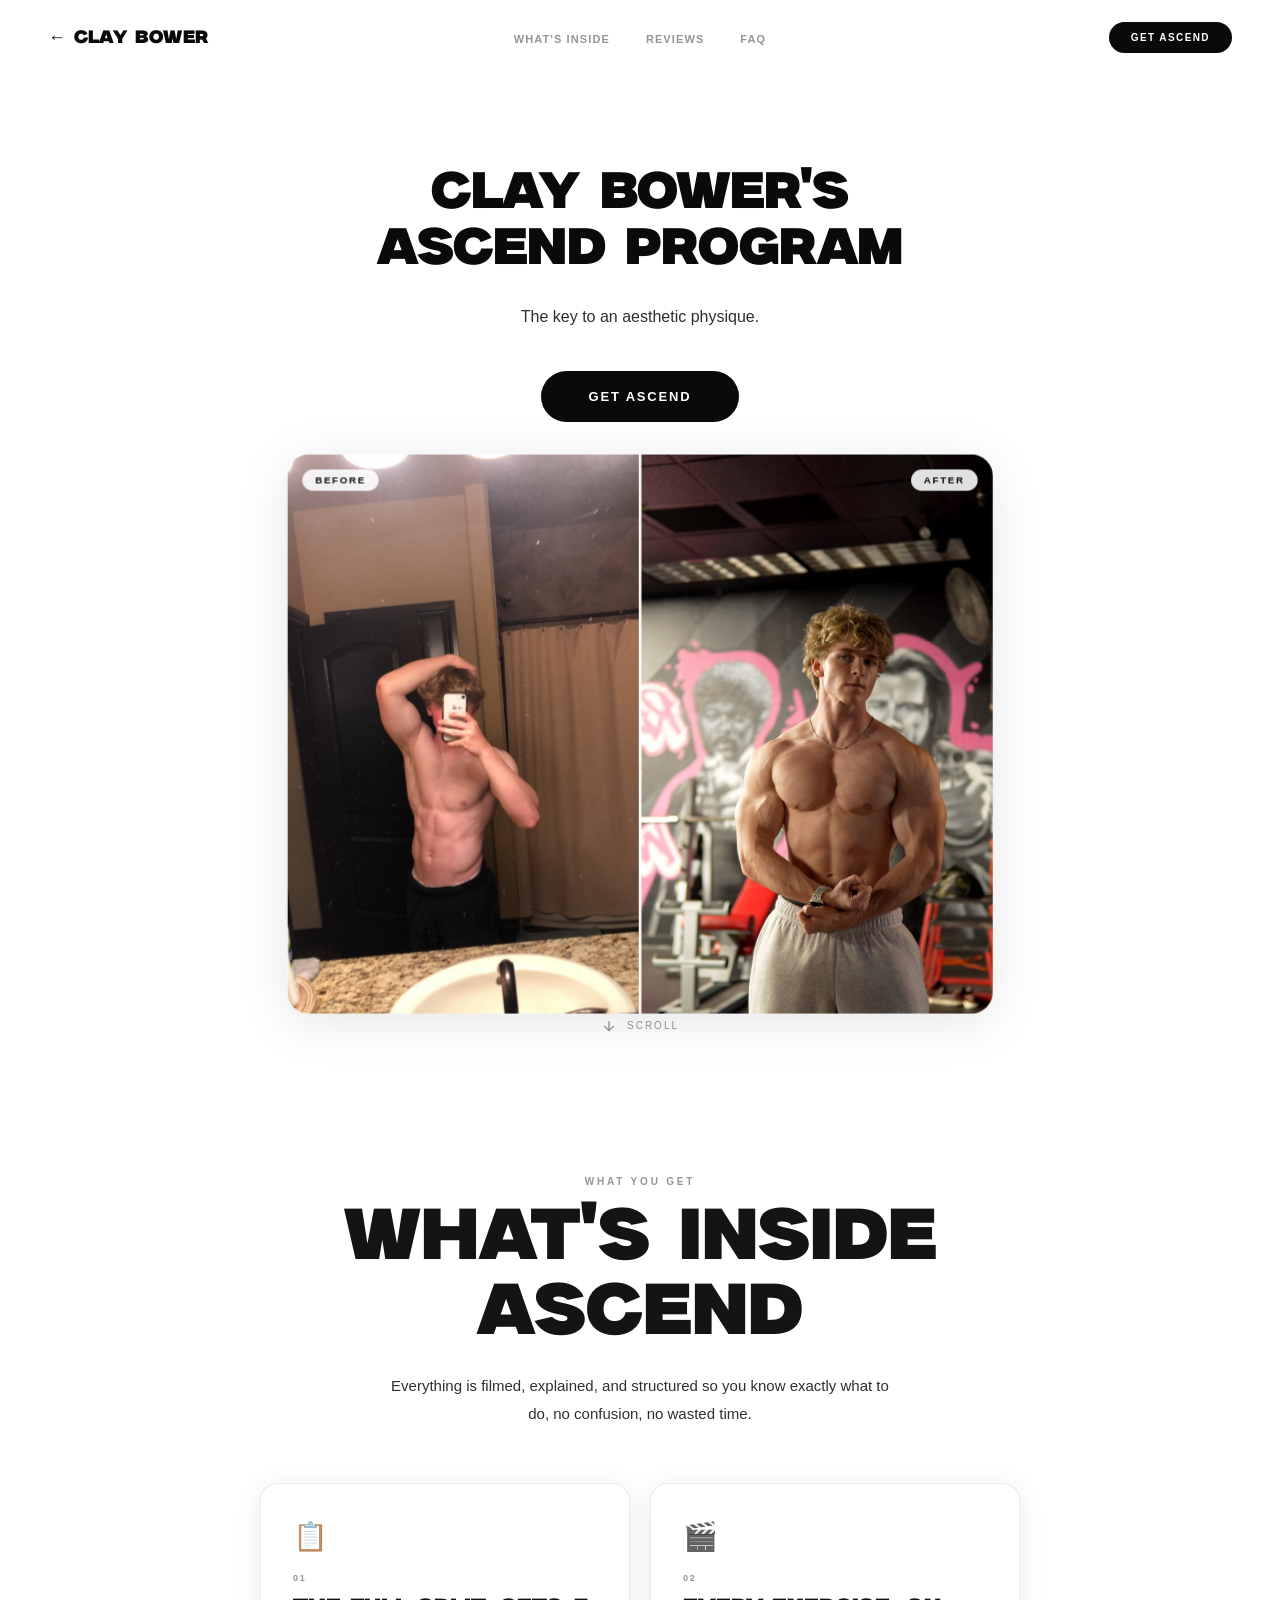
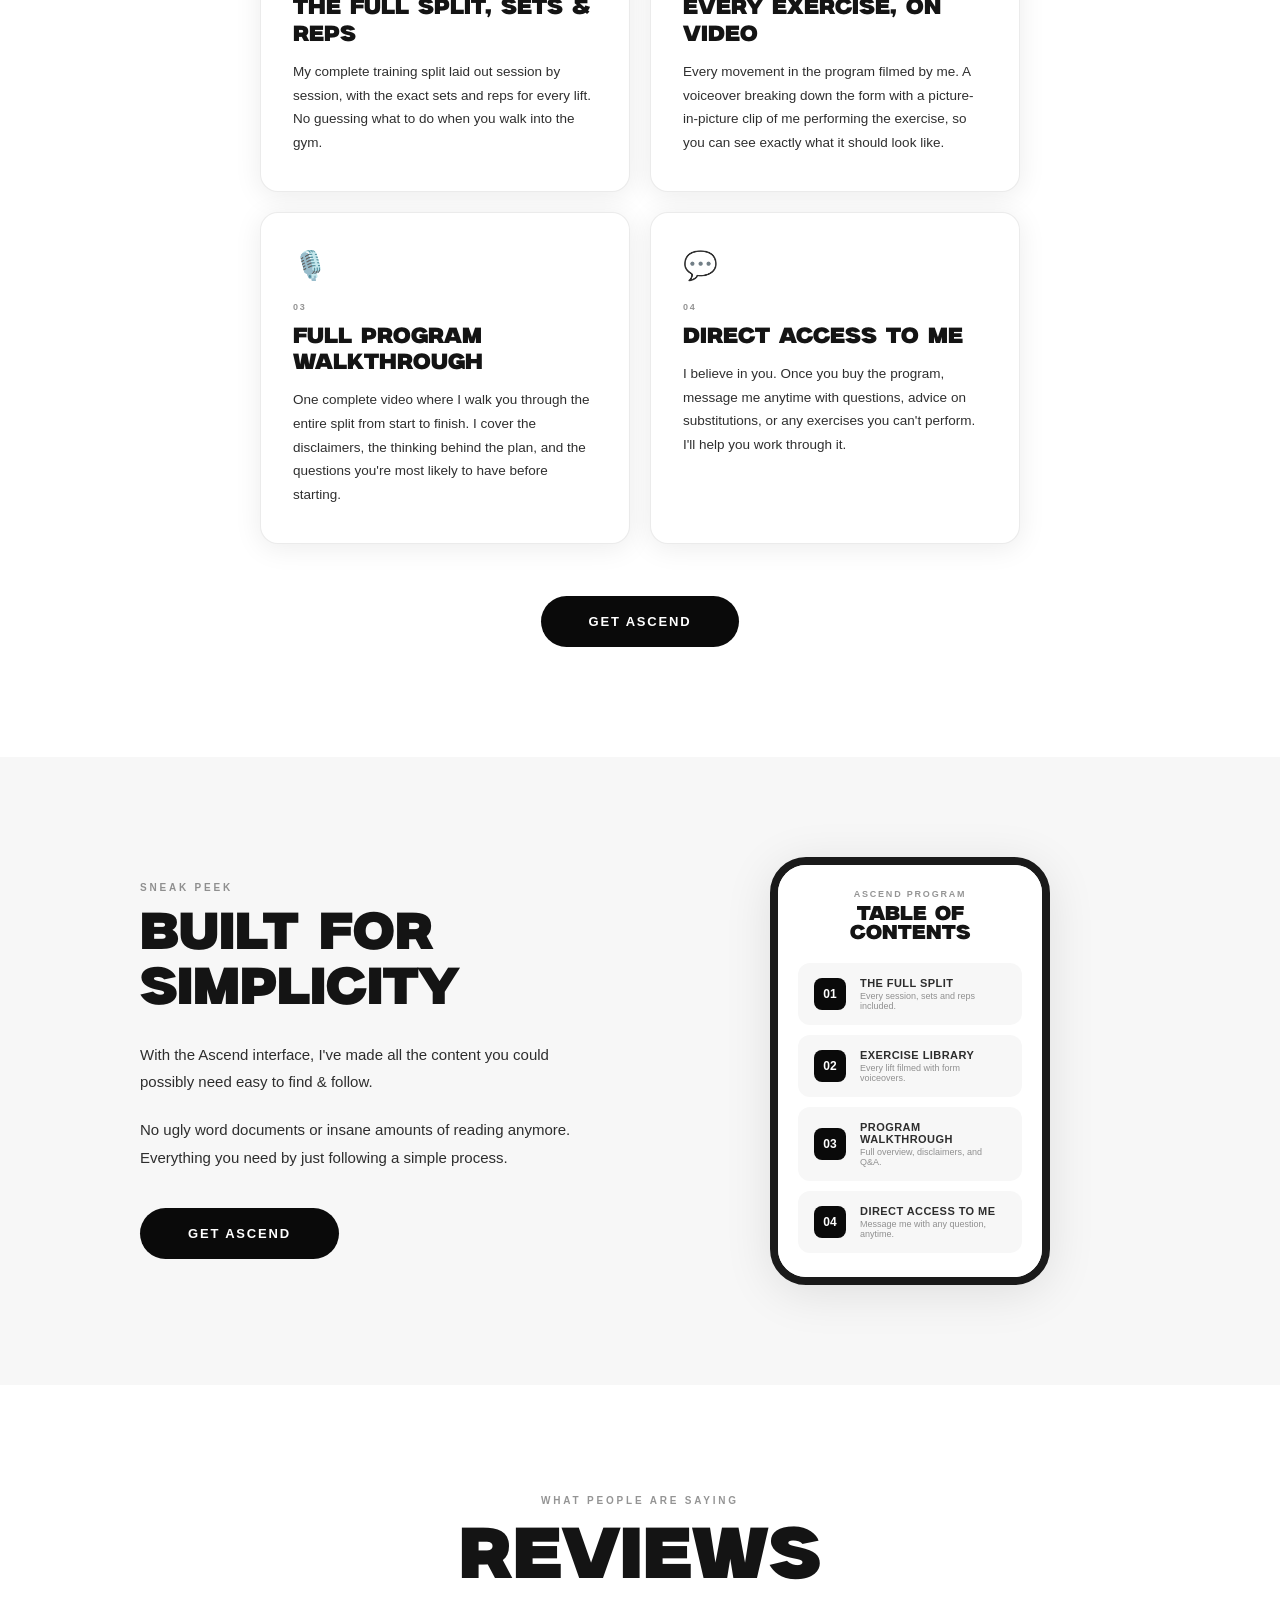
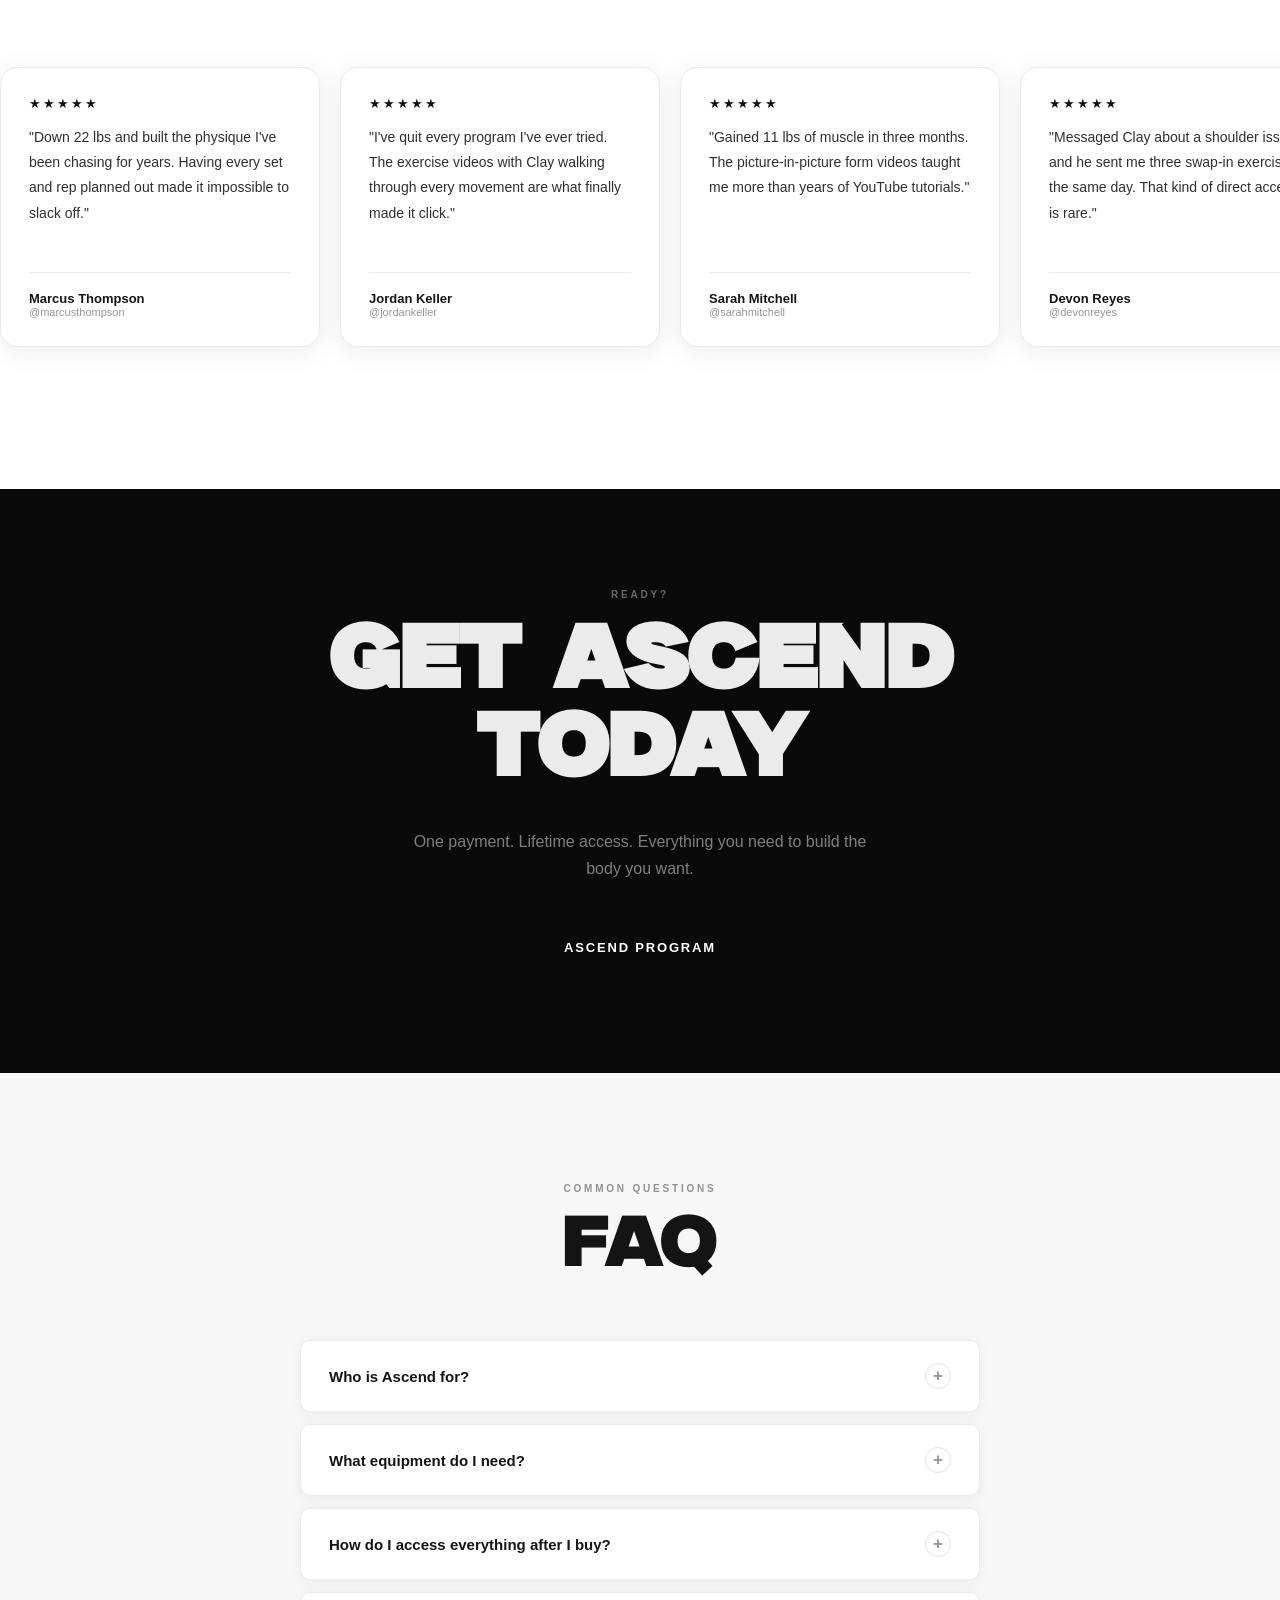
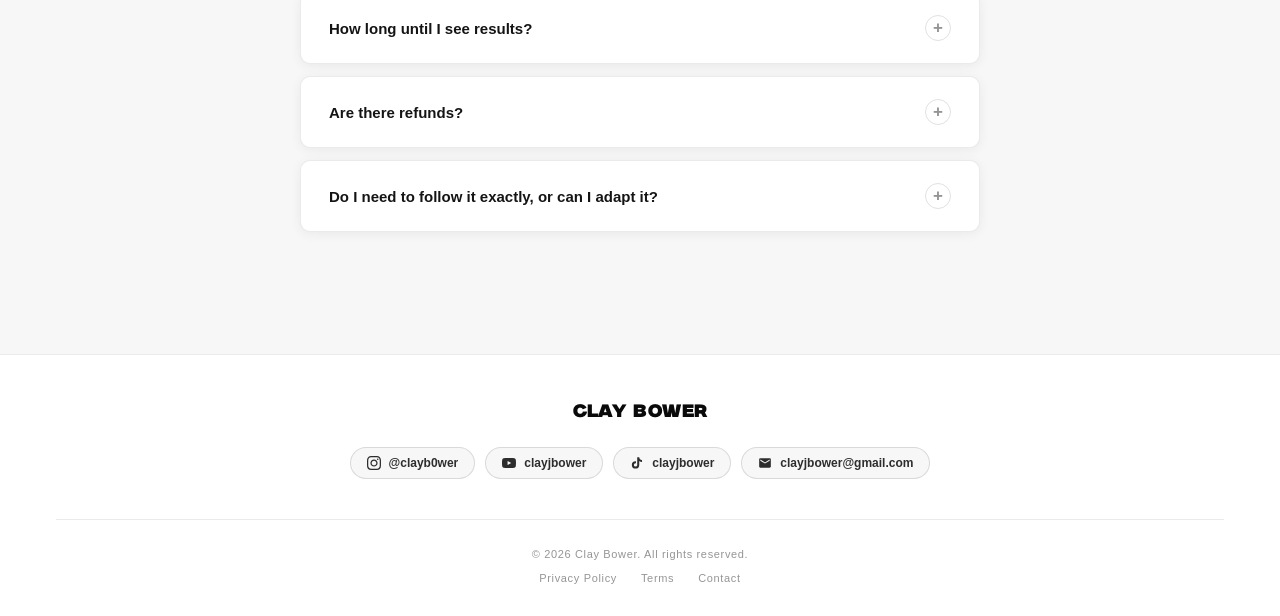
==== commit f27e8762: "Align Sneak Peek + reviews with the new Ascend offer - Update the Sneak Peek phone mockup to mirror " ====
--- a/ascend.html
+++ b/ascend.html
@@ -140,36 +140,29 @@
             <div style="display: flex; align-items: center; gap: 14px; background: var(--bg-alt); border-radius: 12px; padding: 14px 16px;">
               <div style="width: 32px; height: 32px; border-radius: 8px; background: var(--black); color: #fff; display: flex; align-items: center; justify-content: center; font-size: 12px; font-weight: 800; flex-shrink: 0;">01</div>
               <div>
-                <div style="font-size: 11px; font-weight: 800; text-transform: uppercase; letter-spacing: 0.04em;">Mindset Bullet-Proofing</div>
-                <div style="font-size: 9px; color: var(--text-muted); margin-top: 2px;">Systems in your mind for optimal progress.</div>
+                <div style="font-size: 11px; font-weight: 800; text-transform: uppercase; letter-spacing: 0.04em;">The Full Split</div>
+                <div style="font-size: 9px; color: var(--text-muted); margin-top: 2px;">Every session, sets and reps included.</div>
               </div>
             </div>
             <div style="display: flex; align-items: center; gap: 14px; background: var(--bg-alt); border-radius: 12px; padding: 14px 16px;">
               <div style="width: 32px; height: 32px; border-radius: 8px; background: var(--black); color: #fff; display: flex; align-items: center; justify-content: center; font-size: 12px; font-weight: 800; flex-shrink: 0;">02</div>
               <div>
-                <div style="font-size: 11px; font-weight: 800; text-transform: uppercase; letter-spacing: 0.04em;">Determining Volume</div>
-                <div style="font-size: 9px; color: var(--text-muted); margin-top: 2px;">Structure volume for your specific goals.</div>
+                <div style="font-size: 11px; font-weight: 800; text-transform: uppercase; letter-spacing: 0.04em;">Exercise Library</div>
+                <div style="font-size: 9px; color: var(--text-muted); margin-top: 2px;">Every lift filmed with form voiceovers.</div>
               </div>
             </div>
             <div style="display: flex; align-items: center; gap: 14px; background: var(--bg-alt); border-radius: 12px; padding: 14px 16px;">
               <div style="width: 32px; height: 32px; border-radius: 8px; background: var(--black); color: #fff; display: flex; align-items: center; justify-content: center; font-size: 12px; font-weight: 800; flex-shrink: 0;">03</div>
               <div>
-                <div style="font-size: 11px; font-weight: 800; text-transform: uppercase; letter-spacing: 0.04em;">Key Vocabulary</div>
-                <div style="font-size: 9px; color: var(--text-muted); margin-top: 2px;">Feeder sets, working sets, RPE, and more.</div>
+                <div style="font-size: 11px; font-weight: 800; text-transform: uppercase; letter-spacing: 0.04em;">Program Walkthrough</div>
+                <div style="font-size: 9px; color: var(--text-muted); margin-top: 2px;">Full overview, disclaimers, and Q&amp;A.</div>
               </div>
             </div>
             <div style="display: flex; align-items: center; gap: 14px; background: var(--bg-alt); border-radius: 12px; padding: 14px 16px;">
               <div style="width: 32px; height: 32px; border-radius: 8px; background: var(--black); color: #fff; display: flex; align-items: center; justify-content: center; font-size: 12px; font-weight: 800; flex-shrink: 0;">04</div>
               <div>
-                <div style="font-size: 11px; font-weight: 800; text-transform: uppercase; letter-spacing: 0.04em;">Warm Up Guide</div>
-                <div style="font-size: 9px; color: var(--text-muted); margin-top: 2px;">Prevent injury and maximize performance.</div>
-              </div>
-            </div>
-            <div style="display: flex; align-items: center; gap: 14px; background: var(--bg-alt); border-radius: 12px; padding: 14px 16px;">
-              <div style="width: 32px; height: 32px; border-radius: 8px; background: var(--black); color: #fff; display: flex; align-items: center; justify-content: center; font-size: 12px; font-weight: 800; flex-shrink: 0;">05</div>
-              <div>
-                <div style="font-size: 11px; font-weight: 800; text-transform: uppercase; letter-spacing: 0.04em;">Finding Your Split</div>
-                <div style="font-size: 9px; color: var(--text-muted); margin-top: 2px;">7 science-based workout splits to choose from.</div>
+                <div style="font-size: 11px; font-weight: 800; text-transform: uppercase; letter-spacing: 0.04em;">Direct Access to Me</div>
+                <div style="font-size: 9px; color: var(--text-muted); margin-top: 2px;">Message me with any question, anytime.</div>
               </div>
             </div>
           </div>
@@ -191,72 +184,66 @@
 
     <div class="testimonial-card">
       <div class="testimonial-stars">★★★★★</div>
-      <p class="testimonial-text">"This program completely changed how I train. Down 22 lbs and I actually look the way I always wanted. Worth every dollar."</p>
-      <div class="testimonial-author">
-        <div class="testimonial-avatar">👤</div>
-        <div>
-          <div class="testimonial-name">Marcus T.</div>
-          <div class="testimonial-handle">@marcust_</div>
-        </div>
-      </div>
-    </div>
-
-    <div class="testimonial-card">
-      <div class="testimonial-stars">★★★★★</div>
-      <p class="testimonial-text">"I've tried so many programs and always quit. This is the first one I actually stuck with. The diet section alone was a game changer."</p>
-      <div class="testimonial-author">
-        <div class="testimonial-avatar">👤</div>
-        <div>
-          <div class="testimonial-name">Jordan K.</div>
-          <div class="testimonial-handle">@jordank</div>
-        </div>
-      </div>
-    </div>
-
-    <div class="testimonial-card">
-      <div class="testimonial-stars">★★★★★</div>
-      <p class="testimonial-text">"The exercise videos are incredible. Every movement broken down perfectly. Gained 11 lbs of muscle in 3 months following this."</p>
-      <div class="testimonial-author">
-        <div class="testimonial-avatar">👤</div>
-        <div>
-          <div class="testimonial-name">Sarah M.</div>
-          <div class="testimonial-handle">@sarahm_fit</div>
-        </div>
-      </div>
-    </div>
-
-    <div class="testimonial-card">
-      <div class="testimonial-stars">★★★★★</div>
-      <p class="testimonial-text">"Clay's mindset section hit different. I finally understand why I kept stalling and how to push through. Already referred three friends."</p>
-      <div class="testimonial-author">
-        <div class="testimonial-avatar">👤</div>
-        <div>
-          <div class="testimonial-name">Devon R.</div>
-          <div class="testimonial-handle">@devonr</div>
-        </div>
-      </div>
-    </div>
-
-    <div class="testimonial-card">
-      <div class="testimonial-stars">★★★★★</div>
-      <p class="testimonial-text">"The bulking and cutting breakdown is exactly what I needed. No more guessing. Saw real results within the first 6 weeks."</p>
-      <div class="testimonial-author">
-        <div class="testimonial-avatar">👤</div>
-        <div>
-          <div class="testimonial-name">Alex P.</div>
-          <div class="testimonial-handle">@alexp_</div>
-        </div>
-      </div>
-    </div>
-
-    <div class="testimonial-card">
-      <div class="testimonial-stars">★★★★★</div>
-      <p class="testimonial-text">"Best money I've spent on fitness and I've spent a lot. No fluff, no filler. Just exactly what you need to know to actually change your body."</p>
-      <div class="testimonial-author">
-        <div class="testimonial-avatar">👤</div>
-        <div>
-          <div class="testimonial-name">Brittany W.</div>
-          <div class="testimonial-handle">@brittanyw</div>
+      <p class="testimonial-text">"Down 22 lbs and built the physique I've been chasing for years. Having every set and rep planned out made it impossible to slack off."</p>
+      <div class="testimonial-author">
+        <div>
+          <div class="testimonial-name">Marcus Thompson</div>
+          <div class="testimonial-handle">@marcusthompson</div>
+        </div>
+      </div>
+    </div>
+
+    <div class="testimonial-card">
+      <div class="testimonial-stars">★★★★★</div>
+      <p class="testimonial-text">"I've quit every program I've ever tried. The exercise videos with Clay walking through every movement are what finally made it click."</p>
+      <div class="testimonial-author">
+        <div>
+          <div class="testimonial-name">Jordan Keller</div>
+          <div class="testimonial-handle">@jordankeller</div>
+        </div>
+      </div>
+    </div>
+
+    <div class="testimonial-card">
+      <div class="testimonial-stars">★★★★★</div>
+      <p class="testimonial-text">"Gained 11 lbs of muscle in three months. The picture-in-picture form videos taught me more than years of YouTube tutorials."</p>
+      <div class="testimonial-author">
+        <div>
+          <div class="testimonial-name">Sarah Mitchell</div>
+          <div class="testimonial-handle">@sarahmitchell</div>
+        </div>
+      </div>
+    </div>
+
+    <div class="testimonial-card">
+      <div class="testimonial-stars">★★★★★</div>
+      <p class="testimonial-text">"Messaged Clay about a shoulder issue and he sent me three swap-in exercises the same day. That kind of direct access is rare."</p>
+      <div class="testimonial-author">
+        <div>
+          <div class="testimonial-name">Devon Reyes</div>
+          <div class="testimonial-handle">@devonreyes</div>
+        </div>
+      </div>
+    </div>
+
+    <div class="testimonial-card">
+      <div class="testimonial-stars">★★★★★</div>
+      <p class="testimonial-text">"The walkthrough video answered every question I had before I even started. No guessing — just execute the plan."</p>
+      <div class="testimonial-author">
+        <div>
+          <div class="testimonial-name">Alex Patterson</div>
+          <div class="testimonial-handle">@alexpatterson</div>
+        </div>
+      </div>
+    </div>
+
+    <div class="testimonial-card">
+      <div class="testimonial-stars">★★★★★</div>
+      <p class="testimonial-text">"Best money I've spent on fitness. The split is dialed in and the form videos make it bulletproof. My lifts went up every week."</p>
+      <div class="testimonial-author">
+        <div>
+          <div class="testimonial-name">Brittany Walsh</div>
+          <div class="testimonial-handle">@brittanywalsh</div>
         </div>
       </div>
     </div>
--- a/css/style.css
+++ b/css/style.css
@@ -924,6 +924,9 @@
   box-shadow: var(--shadow-md);
   border: 1px solid var(--border);
   padding: 28px 28px 28px;
+  display: flex;
+  flex-direction: column;
+  min-height: 280px;
 }
 
 .testimonial-stars {
@@ -946,6 +949,7 @@
   gap: 12px;
   padding-top: 18px;
   border-top: 1px solid var(--border);
+  margin-top: auto;
 }
 
 .testimonial-avatar {
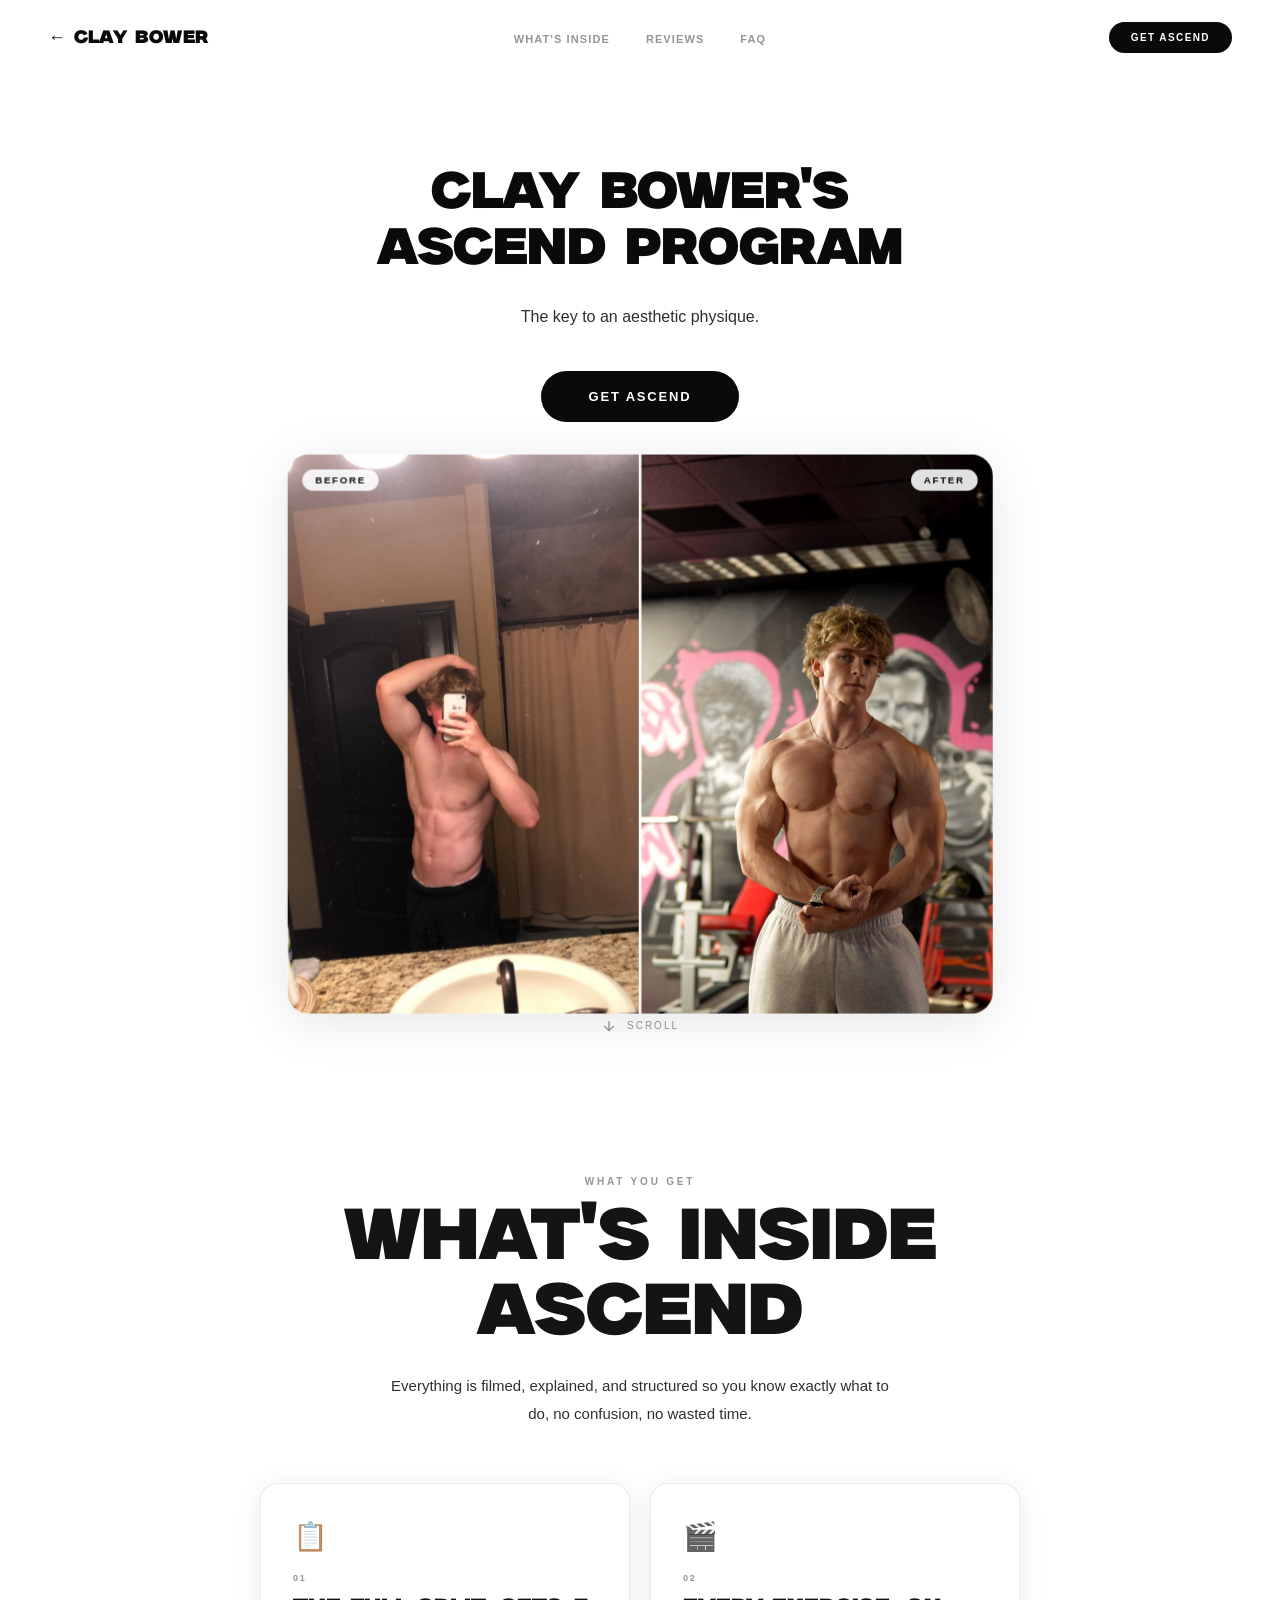
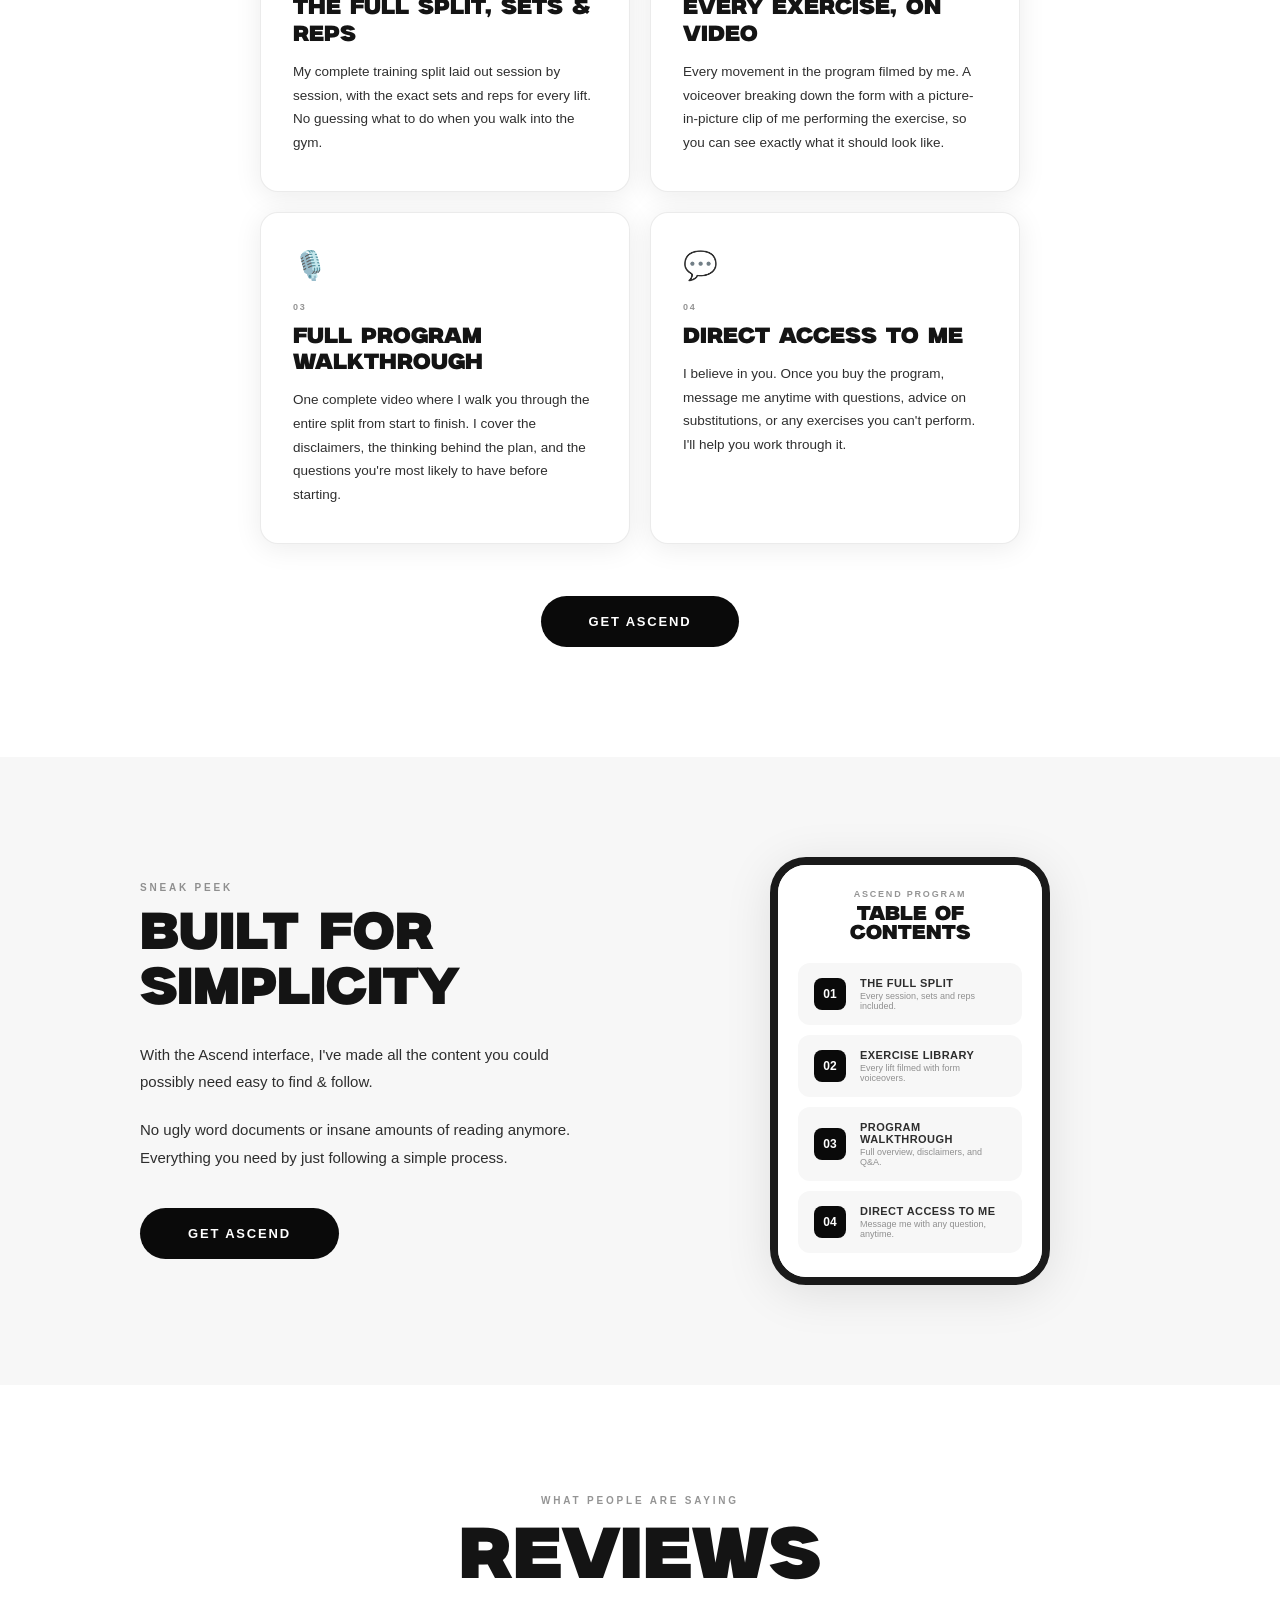
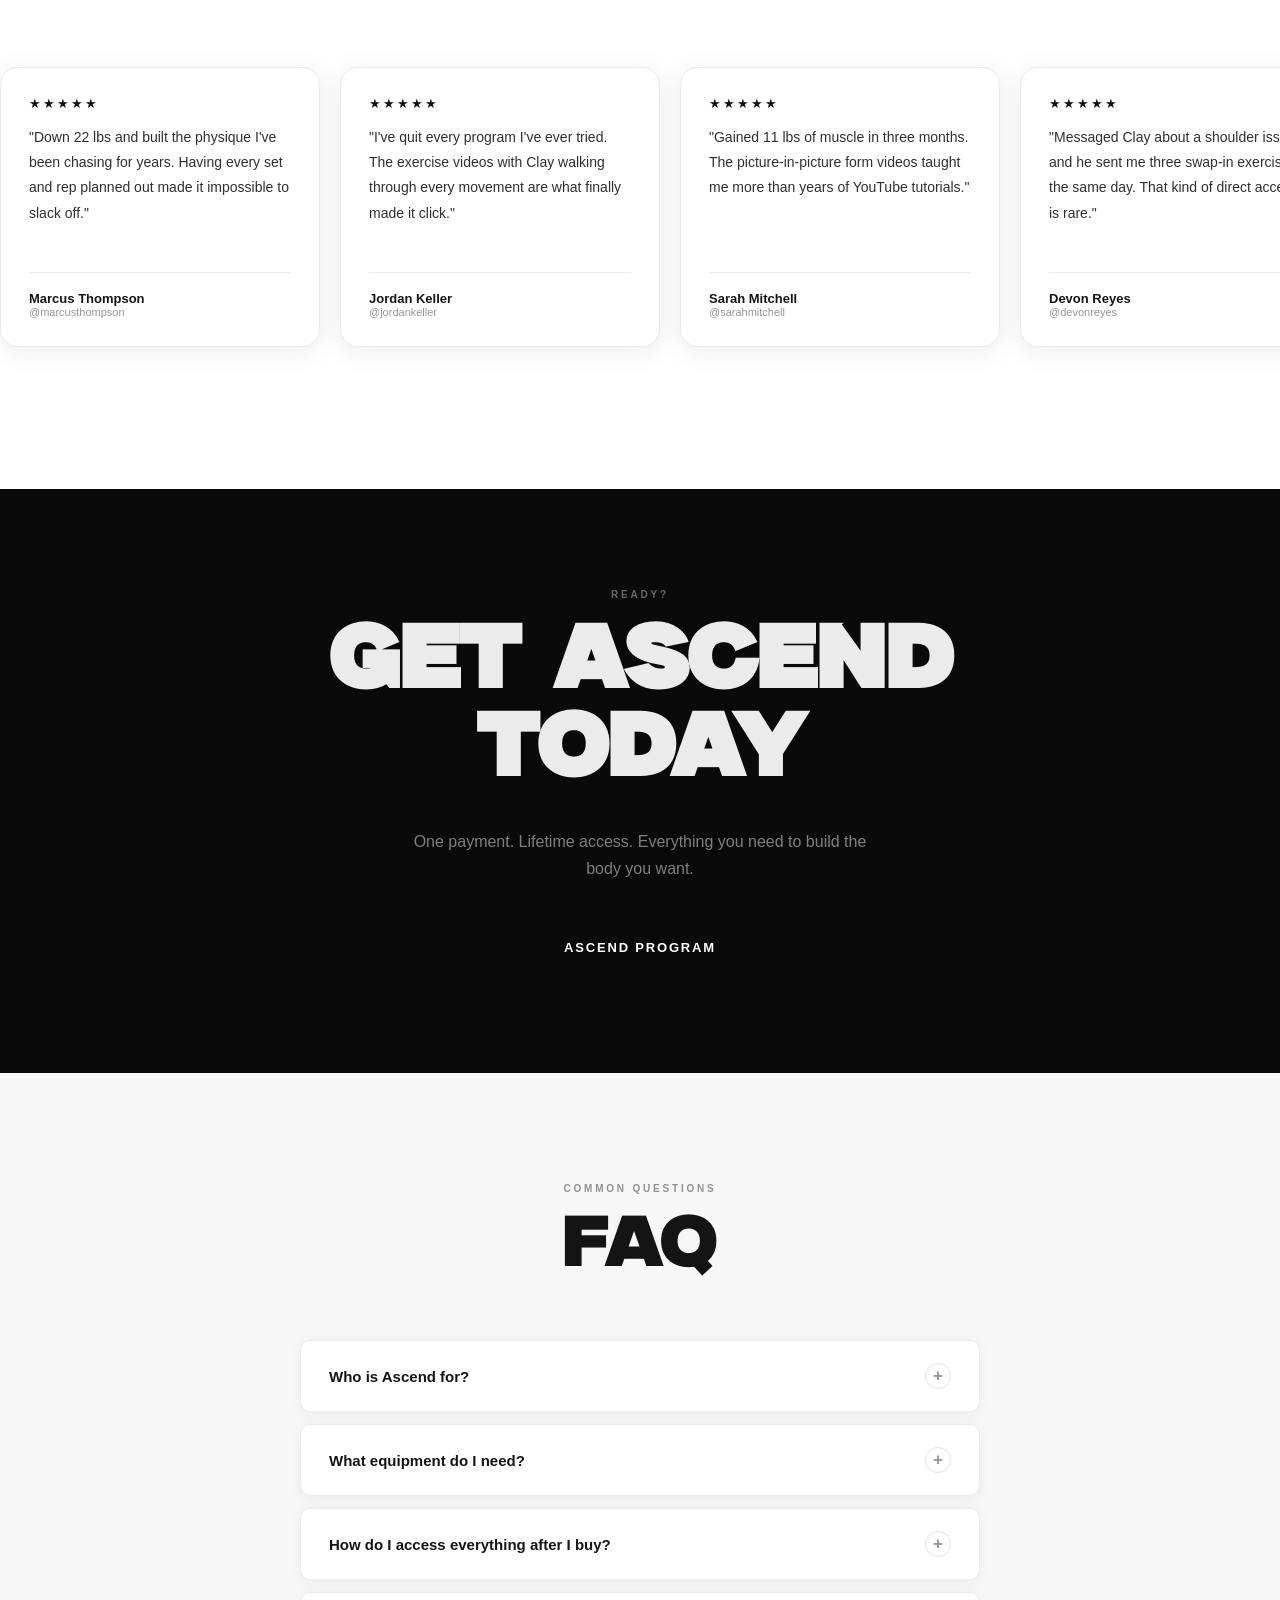
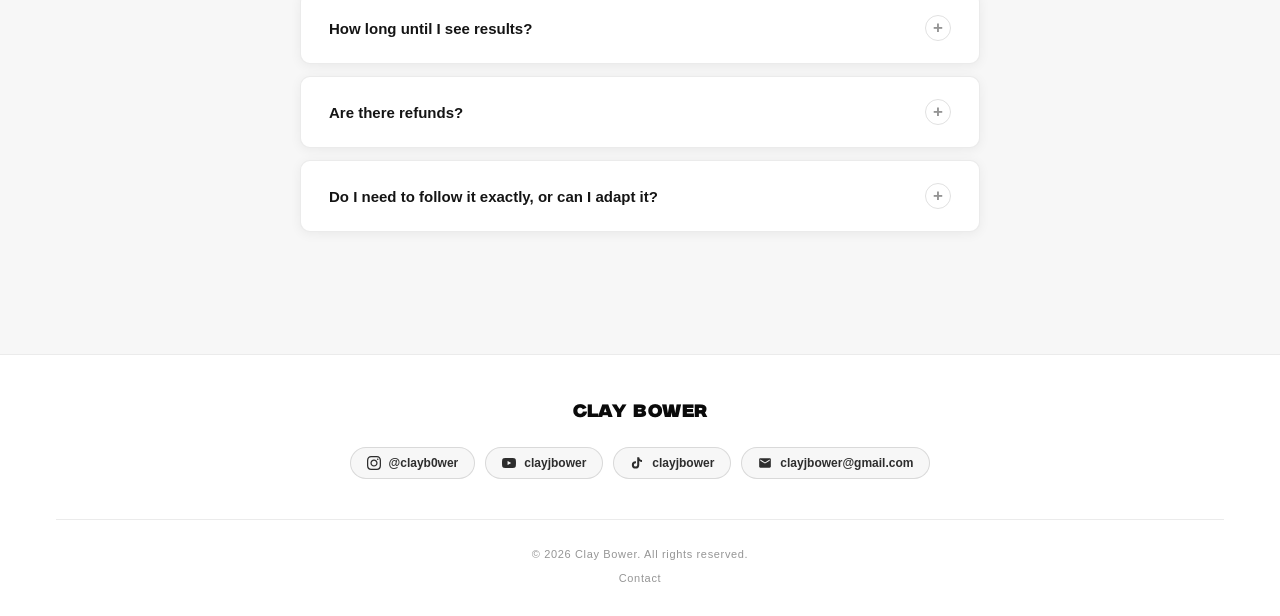
==== commit 5d9ad571: "Remove dead footer links and empty thankyou.html Privacy Policy and Terms links in the ascend.html f" ====
--- a/ascend.html
+++ b/ascend.html
@@ -368,8 +368,6 @@
   <div class="footer-bottom">
     <span>&copy; 2026 Clay Bower. All rights reserved.</span>
     <div class="footer-links">
-      <a href="#">Privacy Policy</a>
-      <a href="#">Terms</a>
       <a href="mailto:clayjbower@gmail.com">Contact</a>
     </div>
   </div>
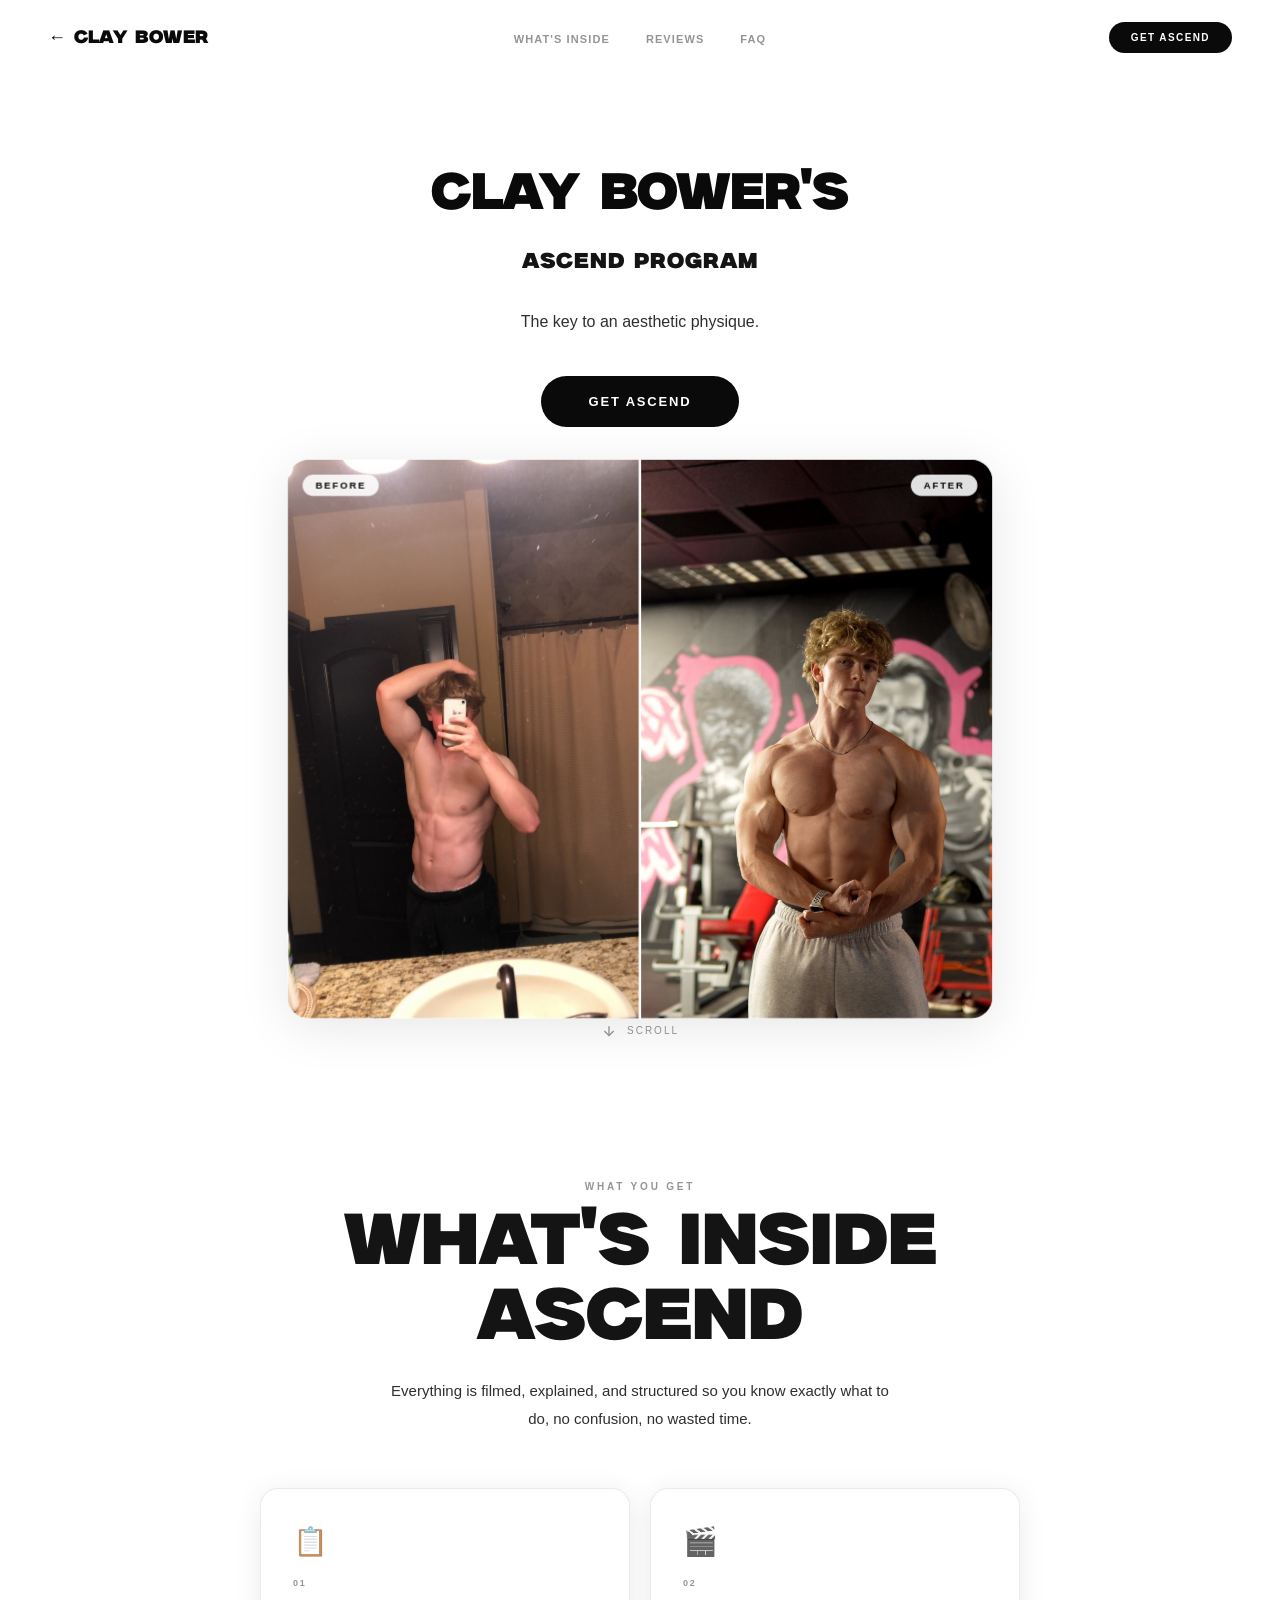
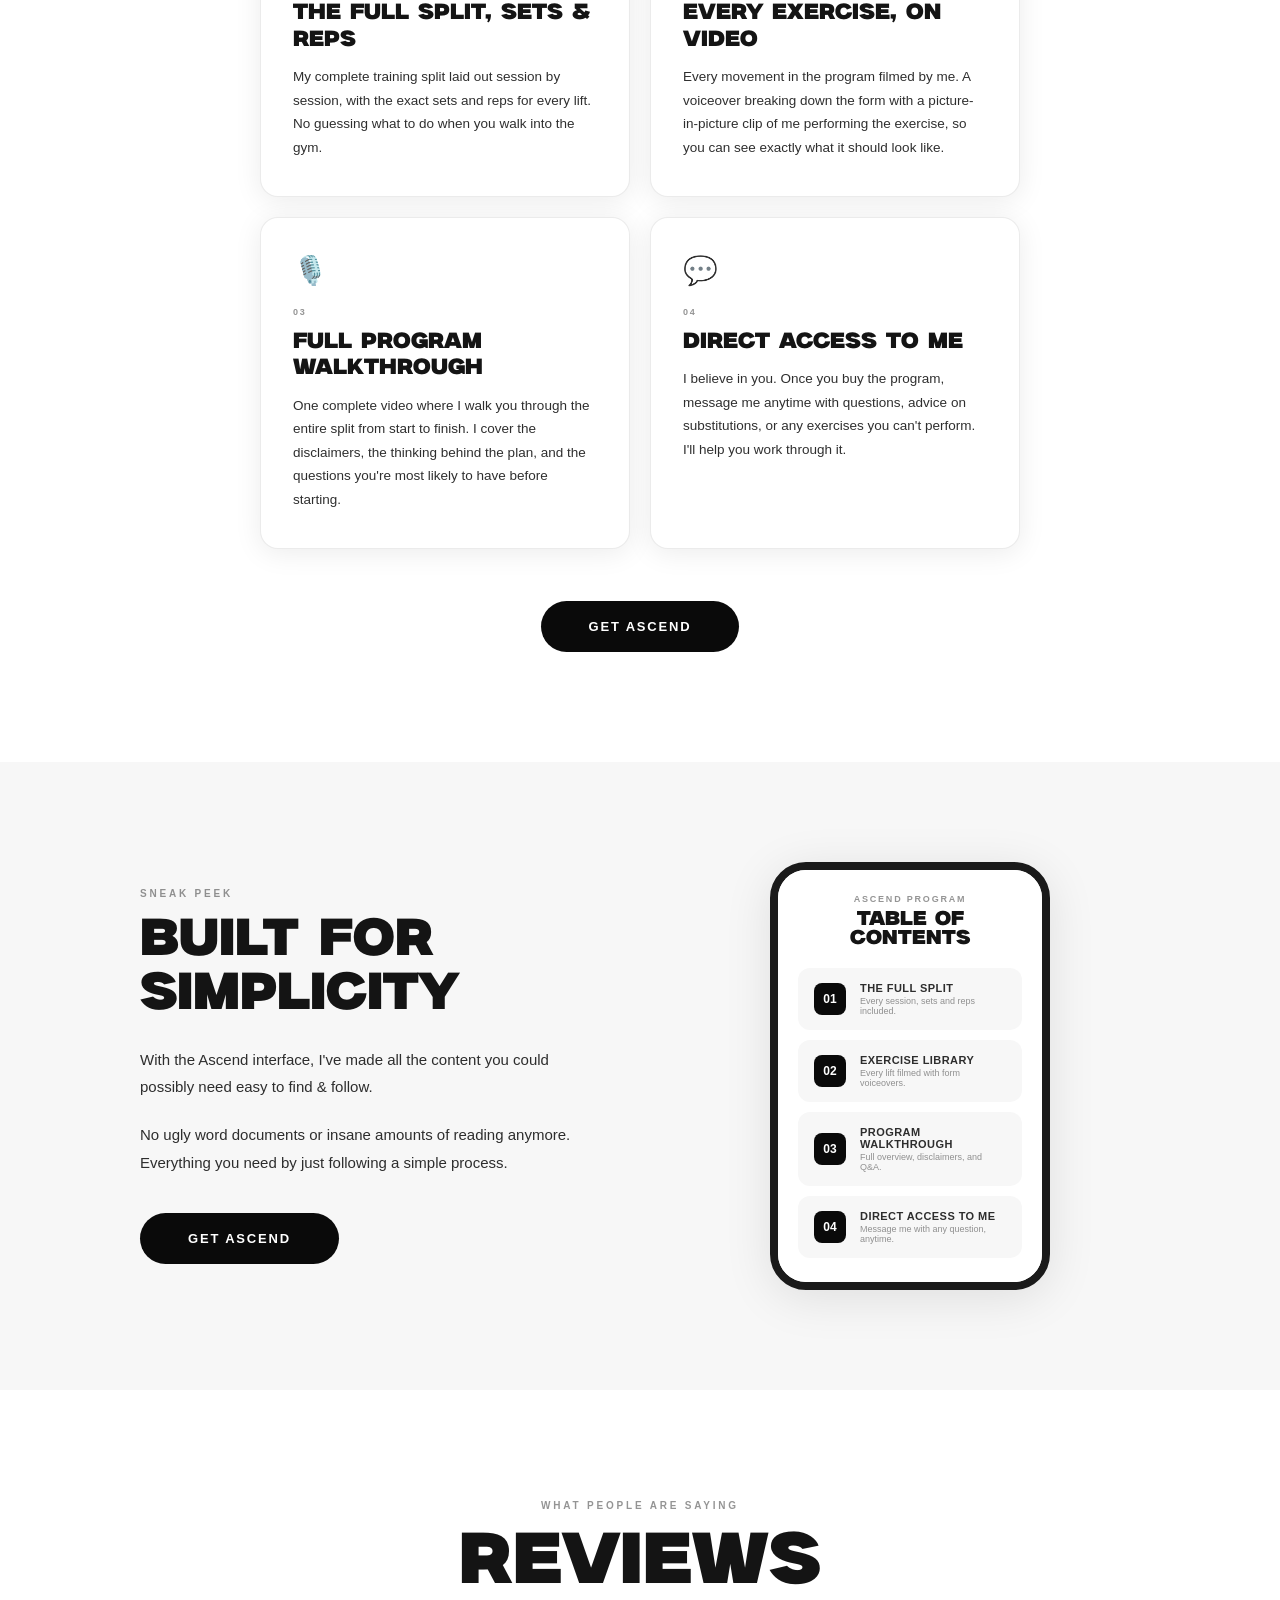
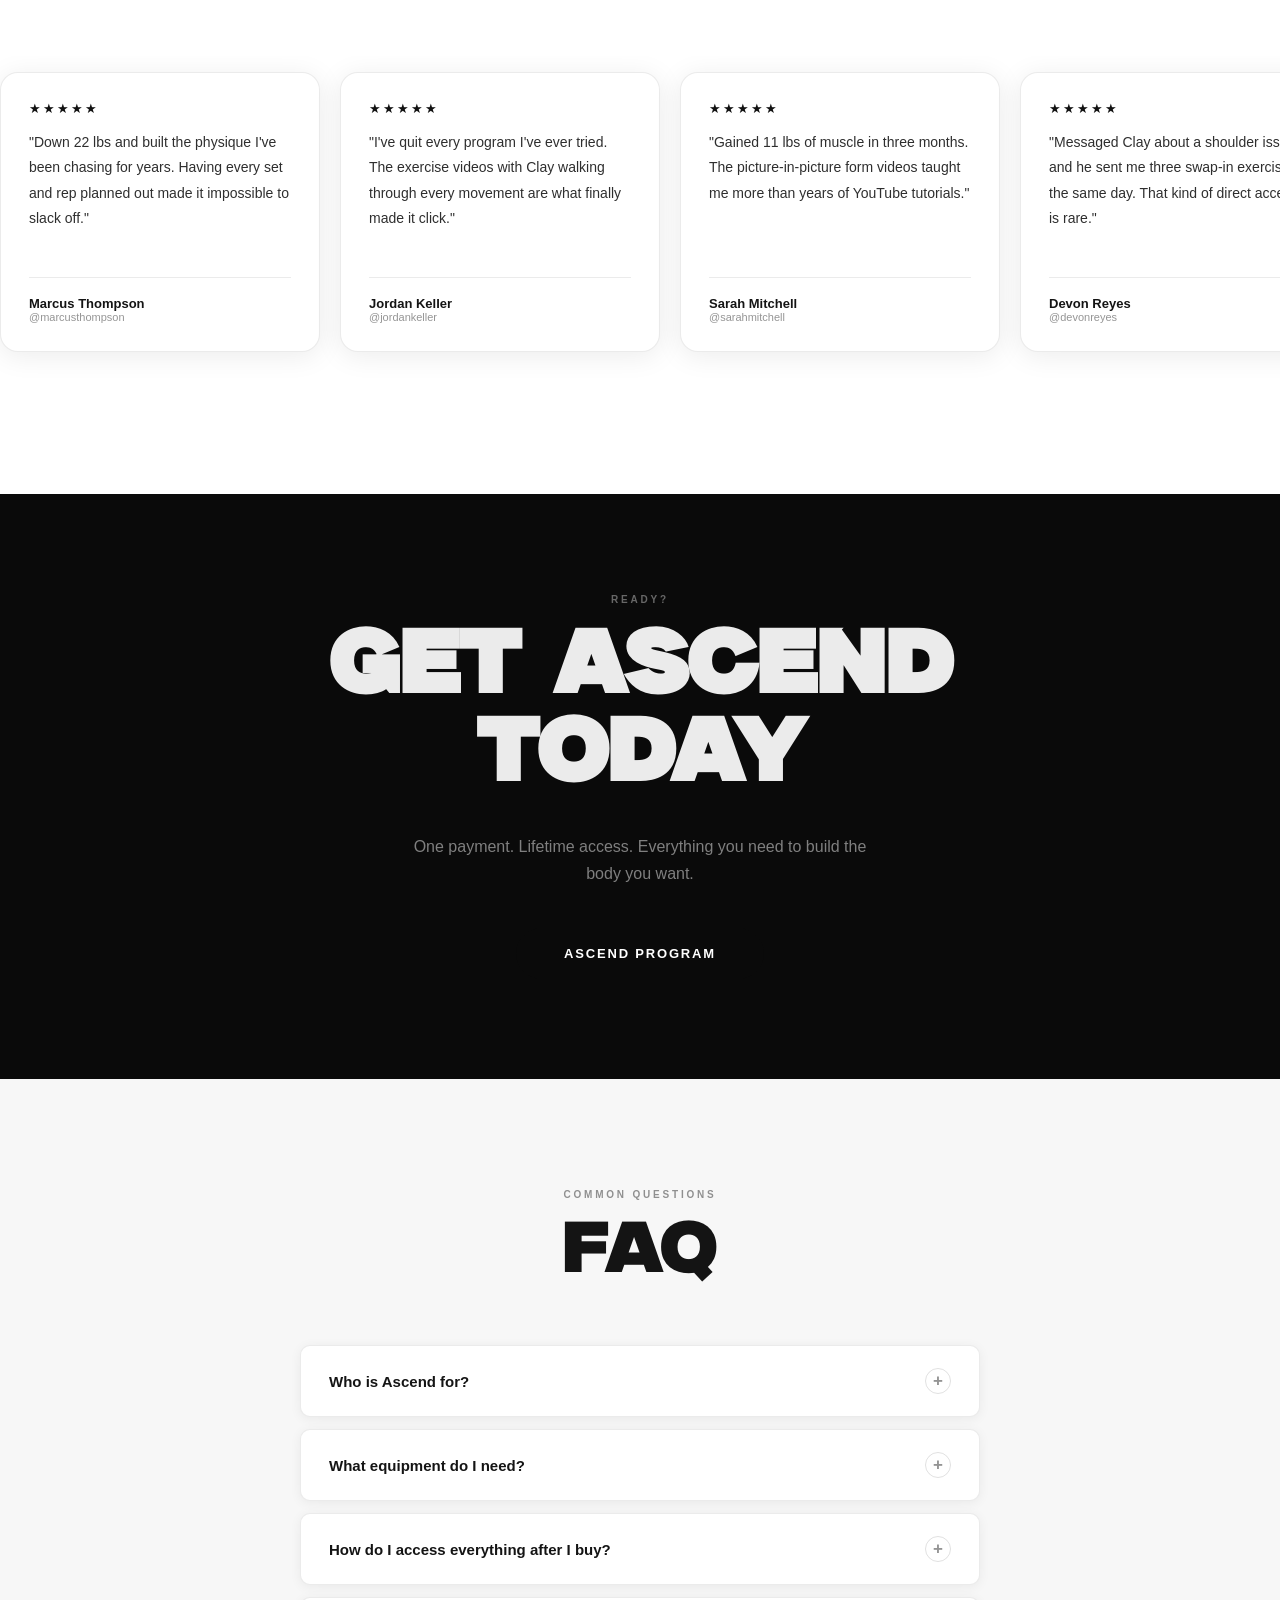
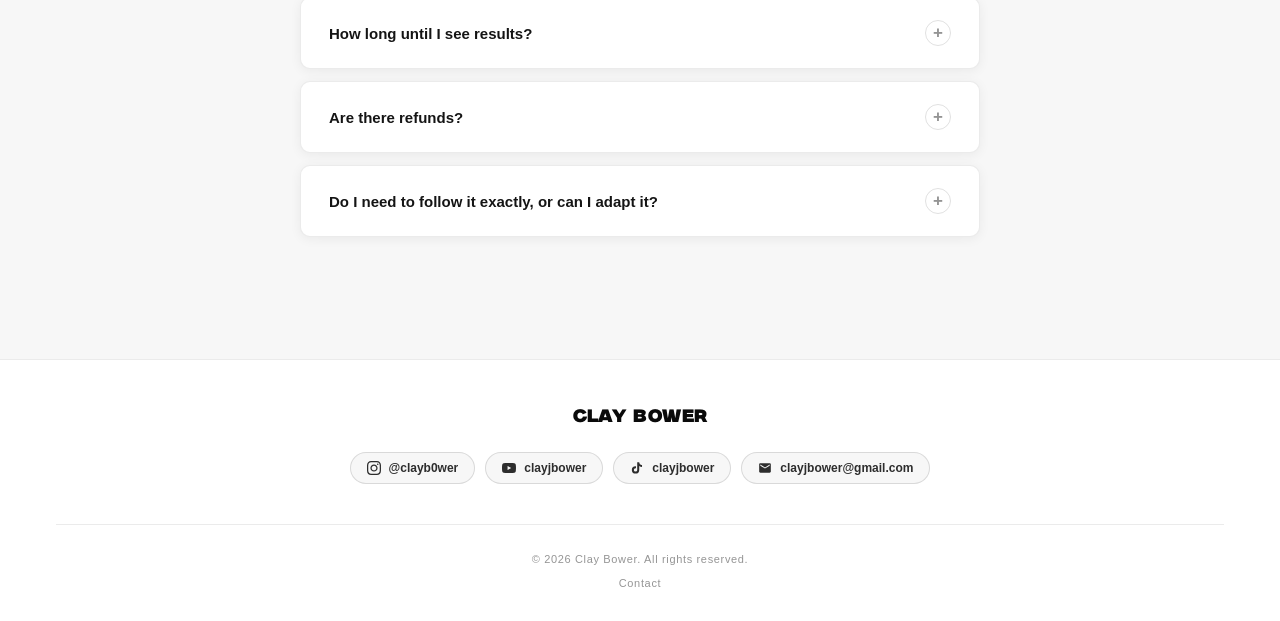
==== commit 28cdbdbc: "Make Ascend hero title hierarchy match the reference "Clay Bower's" now reads as the dominant first " ====
--- a/ascend.html
+++ b/ascend.html
@@ -26,7 +26,7 @@
 <!-- ══ HERO ══ -->
 <section id="hero">
   <div class="hero-left">
-    <h1 class="hero-title">Clay Bower's<br>Ascend Program</h1>
+    <h1 class="hero-title">Clay Bower's<br><span class="hero-title-sub">Ascend Program</span></h1>
     <p class="hero-sub">
       The key to an aesthetic physique.
     </p>
@@ -68,7 +68,7 @@
     </p>
   </div>
 
-  <div class="inside-grid" style="grid-template-columns: repeat(2, 1fr); max-width: 760px;">
+  <div class="inside-grid inside-grid--four">
 
     <div class="inside-card reveal-zoom reveal-delay-1">
       <div class="inside-card-icon">📋</div>
@@ -114,55 +114,55 @@
 </section>
 
 <!-- ══ INTERFACE PREVIEW ══ -->
-<section id="interface" style="padding: 100px 52px; background: var(--bg-alt);">
-  <div style="max-width: 1000px; margin: 0 auto; display: grid; grid-template-columns: 1fr 1fr; gap: 80px; align-items: center;">
-
-    <div>
+<section id="interface">
+  <div class="interface-inner">
+
+    <div class="interface-text">
       <p class="eyebrow reveal">Sneak Peek</p>
-      <h2 class="section-title reveal" style="font-size: clamp(32px, 4.5vw, 52px); margin-bottom: 24px;">Built for Simplicity</h2>
-      <p class="body-text reveal" style="margin-bottom: 20px;">
+      <h2 class="section-title reveal interface-title">Built for Simplicity</h2>
+      <p class="body-text reveal interface-body">
         With the Ascend interface, I've made all the content you could possibly need easy to find & follow.
       </p>
-      <p class="body-text reveal" style="margin-bottom: 36px;">
+      <p class="body-text reveal interface-body">
         No ugly word documents or insane amounts of reading anymore. Everything you need by just following a simple process.
       </p>
       <a href="checkout.html" class="btn btn-lg reveal">Get Ascend</a>
     </div>
 
-    <div style="display: flex; justify-content: center;">
-      <div style="width: 280px; border-radius: 36px; overflow: hidden; box-shadow: var(--shadow-lg); border: 8px solid #1a1a1a; background: #fff;">
-        <div style="background: #fff; padding: 24px 20px;">
-          <div style="text-align: center; margin-bottom: 20px;">
-            <div style="font-size: 9px; font-weight: 700; letter-spacing: 0.2em; text-transform: uppercase; color: var(--text-muted); margin-bottom: 6px;">Ascend Program</div>
-            <div style="font-family: var(--font-display); font-size: 20px; color: var(--text-dark);">Table of Contents</div>
+    <div class="interface-mockup-wrap">
+      <div class="interface-mockup">
+        <div class="interface-mockup-inner">
+          <div class="interface-mockup-header">
+            <div class="interface-mockup-eyebrow">Ascend Program</div>
+            <div class="interface-mockup-heading">Table of Contents</div>
           </div>
-          <div style="display: flex; flex-direction: column; gap: 10px;">
-            <div style="display: flex; align-items: center; gap: 14px; background: var(--bg-alt); border-radius: 12px; padding: 14px 16px;">
-              <div style="width: 32px; height: 32px; border-radius: 8px; background: var(--black); color: #fff; display: flex; align-items: center; justify-content: center; font-size: 12px; font-weight: 800; flex-shrink: 0;">01</div>
+          <div class="interface-toc">
+            <div class="interface-toc-row">
+              <div class="interface-toc-num">01</div>
               <div>
-                <div style="font-size: 11px; font-weight: 800; text-transform: uppercase; letter-spacing: 0.04em;">The Full Split</div>
-                <div style="font-size: 9px; color: var(--text-muted); margin-top: 2px;">Every session, sets and reps included.</div>
+                <div class="interface-toc-title">The Full Split</div>
+                <div class="interface-toc-desc">Every session, sets and reps included.</div>
               </div>
             </div>
-            <div style="display: flex; align-items: center; gap: 14px; background: var(--bg-alt); border-radius: 12px; padding: 14px 16px;">
-              <div style="width: 32px; height: 32px; border-radius: 8px; background: var(--black); color: #fff; display: flex; align-items: center; justify-content: center; font-size: 12px; font-weight: 800; flex-shrink: 0;">02</div>
+            <div class="interface-toc-row">
+              <div class="interface-toc-num">02</div>
               <div>
-                <div style="font-size: 11px; font-weight: 800; text-transform: uppercase; letter-spacing: 0.04em;">Exercise Library</div>
-                <div style="font-size: 9px; color: var(--text-muted); margin-top: 2px;">Every lift filmed with form voiceovers.</div>
+                <div class="interface-toc-title">Exercise Library</div>
+                <div class="interface-toc-desc">Every lift filmed with form voiceovers.</div>
               </div>
             </div>
-            <div style="display: flex; align-items: center; gap: 14px; background: var(--bg-alt); border-radius: 12px; padding: 14px 16px;">
-              <div style="width: 32px; height: 32px; border-radius: 8px; background: var(--black); color: #fff; display: flex; align-items: center; justify-content: center; font-size: 12px; font-weight: 800; flex-shrink: 0;">03</div>
+            <div class="interface-toc-row">
+              <div class="interface-toc-num">03</div>
               <div>
-                <div style="font-size: 11px; font-weight: 800; text-transform: uppercase; letter-spacing: 0.04em;">Program Walkthrough</div>
-                <div style="font-size: 9px; color: var(--text-muted); margin-top: 2px;">Full overview, disclaimers, and Q&amp;A.</div>
+                <div class="interface-toc-title">Program Walkthrough</div>
+                <div class="interface-toc-desc">Full overview, disclaimers, and Q&amp;A.</div>
               </div>
             </div>
-            <div style="display: flex; align-items: center; gap: 14px; background: var(--bg-alt); border-radius: 12px; padding: 14px 16px;">
-              <div style="width: 32px; height: 32px; border-radius: 8px; background: var(--black); color: #fff; display: flex; align-items: center; justify-content: center; font-size: 12px; font-weight: 800; flex-shrink: 0;">04</div>
+            <div class="interface-toc-row">
+              <div class="interface-toc-num">04</div>
               <div>
-                <div style="font-size: 11px; font-weight: 800; text-transform: uppercase; letter-spacing: 0.04em;">Direct Access to Me</div>
-                <div style="font-size: 9px; color: var(--text-muted); margin-top: 2px;">Message me with any question, anytime.</div>
+                <div class="interface-toc-title">Direct Access to Me</div>
+                <div class="interface-toc-desc">Message me with any question, anytime.</div>
               </div>
             </div>
           </div>
--- a/css/style.css
+++ b/css/style.css
@@ -280,11 +280,18 @@
   font-family: var(--font-display);
   font-size: clamp(28px, 4vw, 58px);
   font-weight: normal;
-  line-height: 1.1;
+  line-height: 1.15;
   color: var(--black);
   margin-bottom: 24px;
   letter-spacing: -0.01em;
-  white-space: nowrap;
+}
+
+.hero-title-sub {
+  display: inline-block;
+  font-size: 0.42em;
+  letter-spacing: 0.04em;
+  margin-top: 6px;
+  color: var(--text-dark);
 }
 
 .hero-sub {
@@ -521,6 +528,11 @@
   margin-bottom: 52px;
 }
 
+.inside-grid--four {
+  grid-template-columns: repeat(2, 1fr);
+  max-width: 760px;
+}
+
 .inside-card {
   background: var(--white);
   border-radius: var(--radius);
@@ -565,6 +577,114 @@
 }
 
 .inside-cta { text-align: center; }
+
+/* ══════════════════════════════════════════════════════
+   INTERFACE / SNEAK PEEK
+   ══════════════════════════════════════════════════════ */
+#interface {
+  padding: 100px 52px;
+  background: var(--bg-alt);
+}
+
+.interface-inner {
+  max-width: 1000px;
+  margin: 0 auto;
+  display: grid;
+  grid-template-columns: 1fr 1fr;
+  gap: 80px;
+  align-items: center;
+}
+
+.interface-title {
+  font-size: clamp(32px, 4.5vw, 52px);
+  margin-bottom: 24px;
+}
+
+.interface-body { margin-bottom: 20px; }
+.interface-body + .btn { margin-top: 16px; }
+
+.interface-mockup-wrap {
+  display: flex;
+  justify-content: center;
+  width: 100%;
+}
+
+.interface-mockup {
+  width: 280px;
+  max-width: 100%;
+  border-radius: 36px;
+  overflow: hidden;
+  box-shadow: var(--shadow-lg);
+  border: 8px solid #1a1a1a;
+  background: #fff;
+}
+
+.interface-mockup-inner {
+  background: #fff;
+  padding: 24px 20px;
+}
+
+.interface-mockup-header {
+  text-align: center;
+  margin-bottom: 20px;
+}
+
+.interface-mockup-eyebrow {
+  font-size: 9px;
+  font-weight: 700;
+  letter-spacing: 0.2em;
+  text-transform: uppercase;
+  color: var(--text-muted);
+  margin-bottom: 6px;
+}
+
+.interface-mockup-heading {
+  font-family: var(--font-display);
+  font-size: 20px;
+  color: var(--text-dark);
+}
+
+.interface-toc {
+  display: flex;
+  flex-direction: column;
+  gap: 10px;
+}
+
+.interface-toc-row {
+  display: flex;
+  align-items: center;
+  gap: 14px;
+  background: var(--bg-alt);
+  border-radius: 12px;
+  padding: 14px 16px;
+}
+
+.interface-toc-num {
+  width: 32px;
+  height: 32px;
+  border-radius: 8px;
+  background: var(--black);
+  color: #fff;
+  display: flex;
+  align-items: center;
+  justify-content: center;
+  font-size: 12px;
+  font-weight: 800;
+  flex-shrink: 0;
+}
+
+.interface-toc-title {
+  font-size: 11px;
+  font-weight: 800;
+  text-transform: uppercase;
+  letter-spacing: 0.04em;
+}
+
+.interface-toc-desc {
+  font-size: 9px;
+  color: var(--text-muted);
+  margin-top: 2px;
+}
 
 /* ══════════════════════════════════════════════════════
    HOW I THINK ABOUT FITNESS
@@ -1446,7 +1566,7 @@
 @media (max-width: 960px) {
   #nav { padding: 16px 24px; }
   #nav.scrolled { padding: 12px 24px; }
-  .nav-links li:not(:last-child) { display: none; }
+  .nav-links { display: none; }
 
   #hero {
     grid-template-columns: 1fr;
@@ -1455,13 +1575,19 @@
   }
 
   .hero-right { display: none; }
-  .hero-left { padding-right: 0; padding-bottom: 60px; }
+  .hero-left { padding-bottom: 60px; }
   .hero-stats { display: none; }
 
   .about-grid { grid-template-columns: 1fr; gap: 40px; }
   .about-photo-card { max-width: 360px; aspect-ratio: 1/1; }
 
   .inside-grid { grid-template-columns: 1fr 1fr; }
+  .inside-grid--four { grid-template-columns: 1fr 1fr; }
+
+  #interface { padding: 70px 24px; }
+  .interface-inner { grid-template-columns: 1fr; gap: 48px; }
+  .interface-text { text-align: center; }
+  .interface-text .body-text { margin-left: auto; margin-right: auto; }
 
   .app-preview-inner { grid-template-columns: 1fr; gap: 48px; }
   .phone-frame { display: none; }
@@ -1490,7 +1616,29 @@
 }
 
 @media (max-width: 600px) {
+  html, body { overflow-x: hidden; }
+
   .inside-grid { grid-template-columns: 1fr; }
+  .inside-grid--four { grid-template-columns: 1fr; max-width: 100%; }
+
+  .hero-title { white-space: normal; }
   .hero-buttons { flex-direction: column; }
   .hero-buttons .btn { text-align: center; justify-content: center; }
-}
+
+  .hero-transform-half img { height: 360px; }
+
+  #interface { padding: 56px 20px; }
+  .interface-inner { gap: 36px; }
+  .interface-title { font-size: clamp(28px, 8vw, 36px); margin-bottom: 16px; }
+
+  #cta-band { padding: 64px 24px; }
+  .cta-band-title { margin-bottom: 20px; }
+  .cta-band-sub { margin-bottom: 28px; }
+
+  #faq { padding: 64px 16px; }
+  .faq-inner { margin-top: 32px; }
+
+  #testimonials { padding-top: 56px; padding-bottom: 56px; }
+  #inside { padding-top: 56px; padding-bottom: 56px; }
+  .inside-header { margin-bottom: 36px !important; }
+}
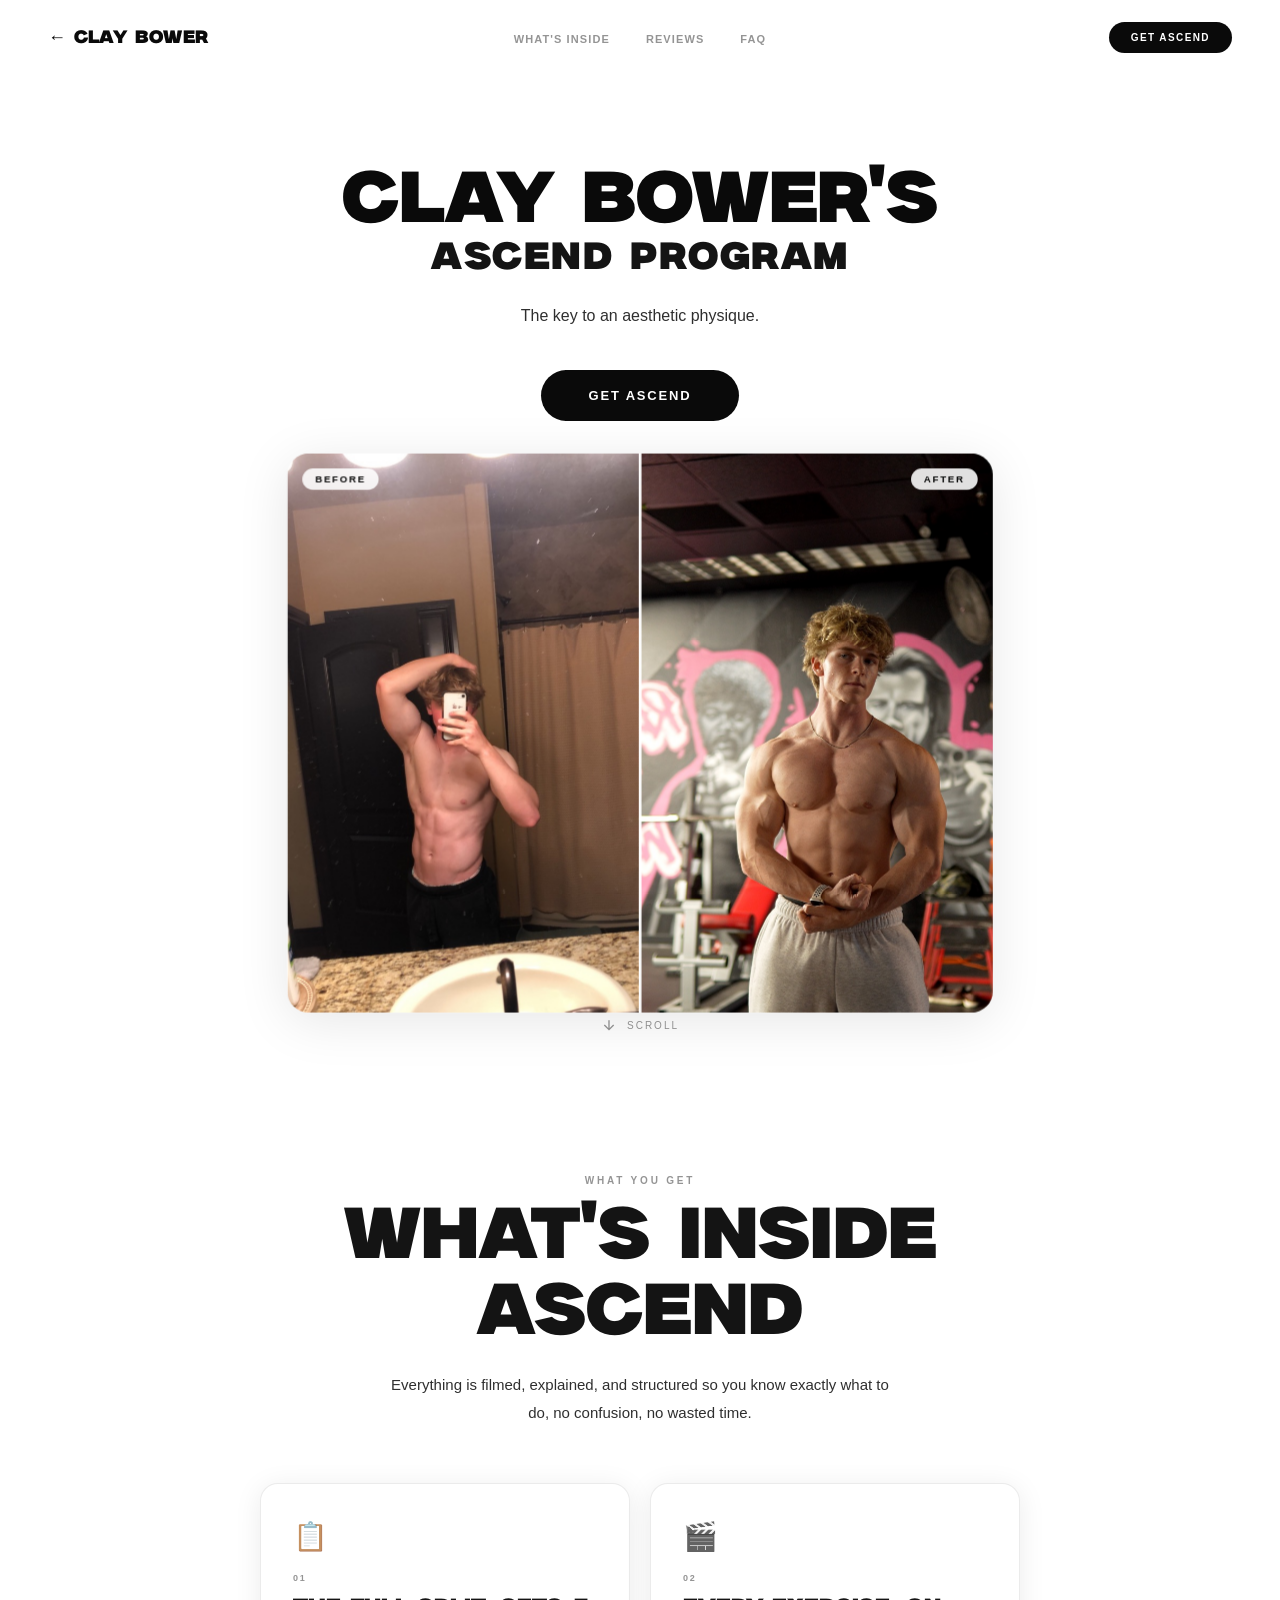
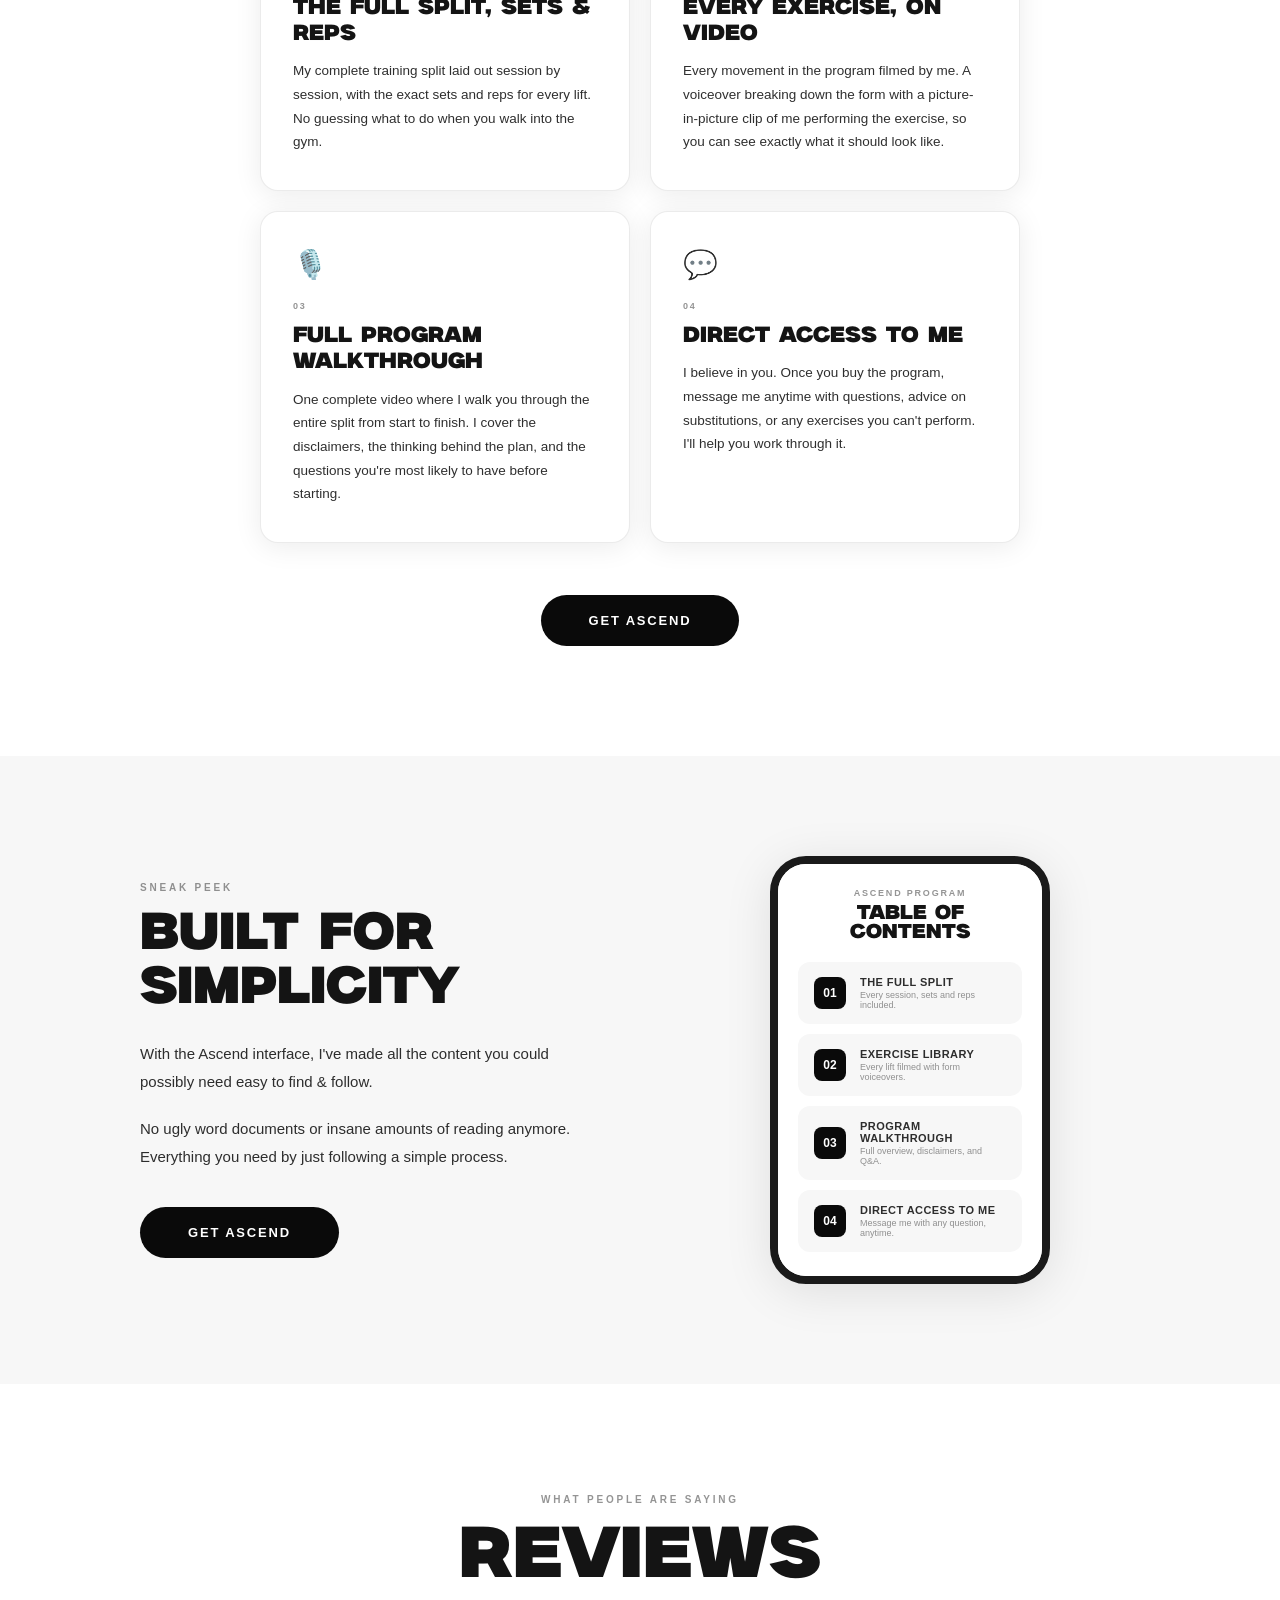
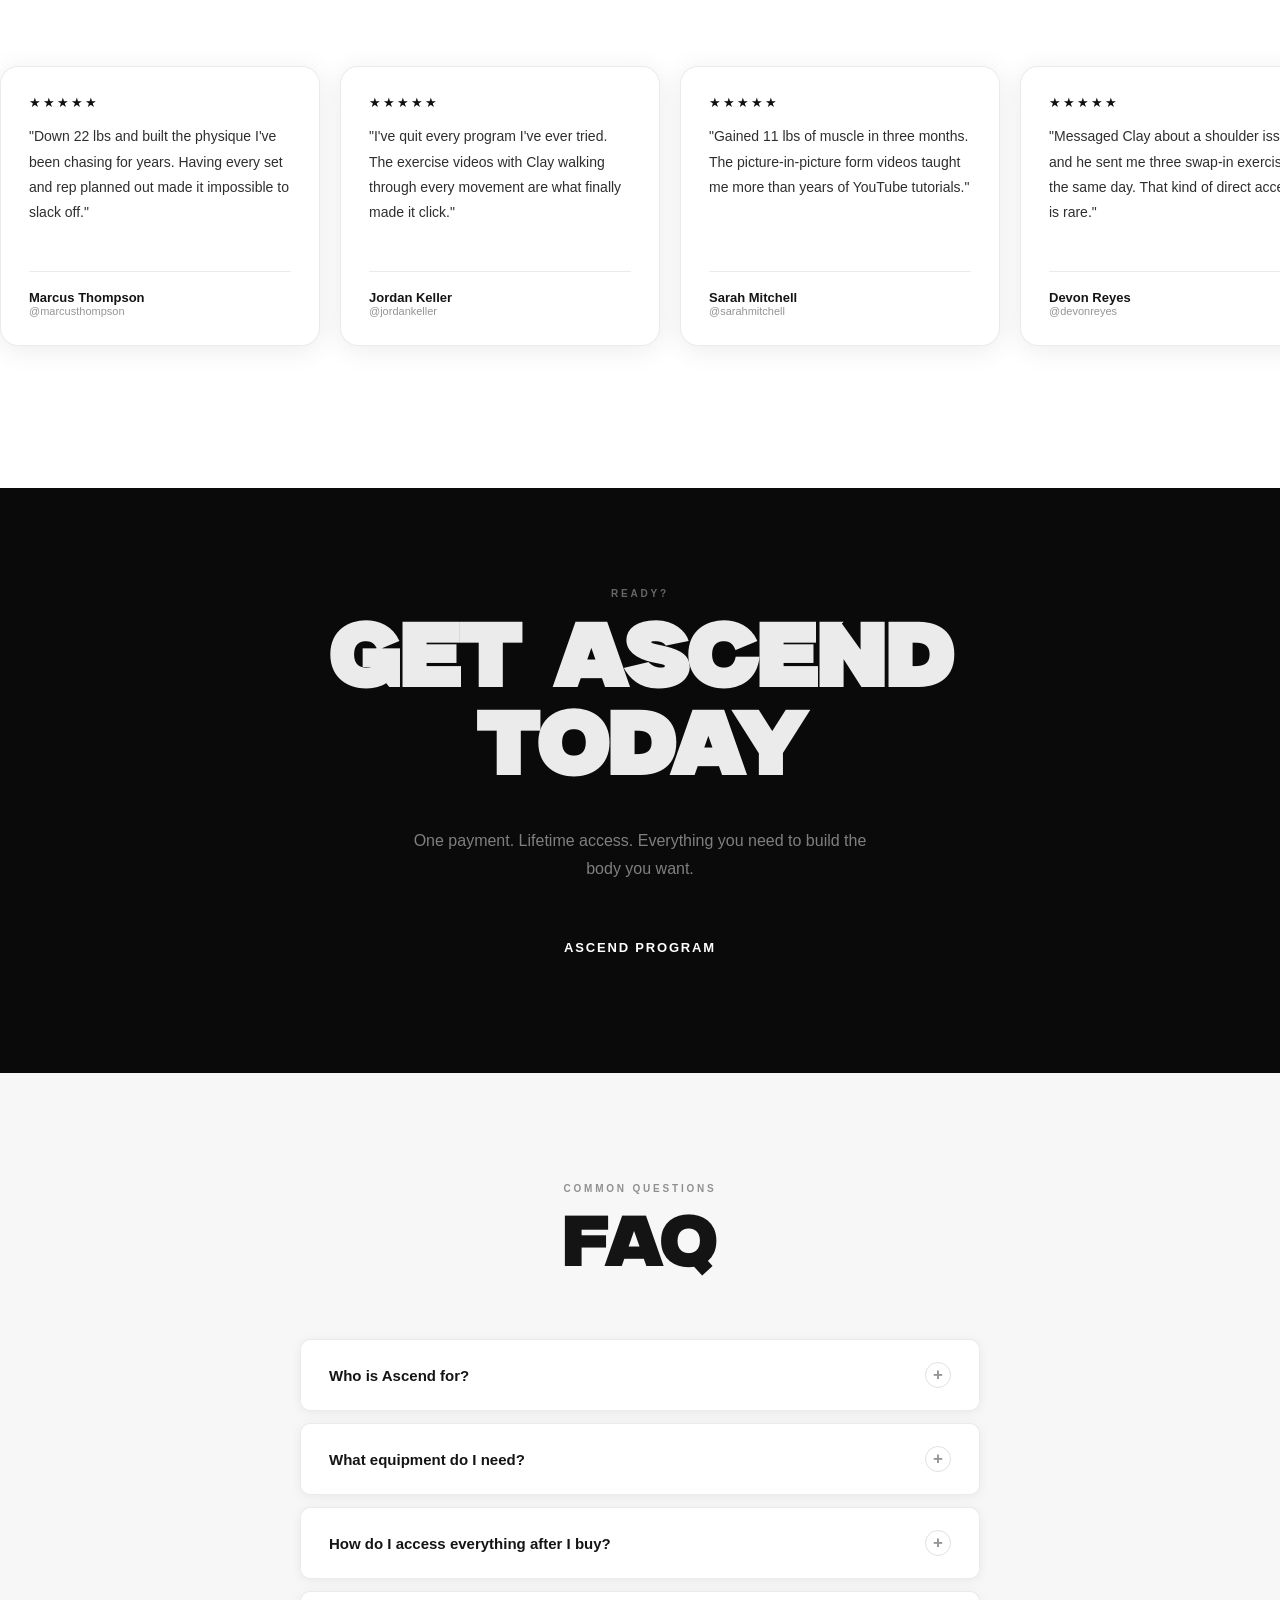
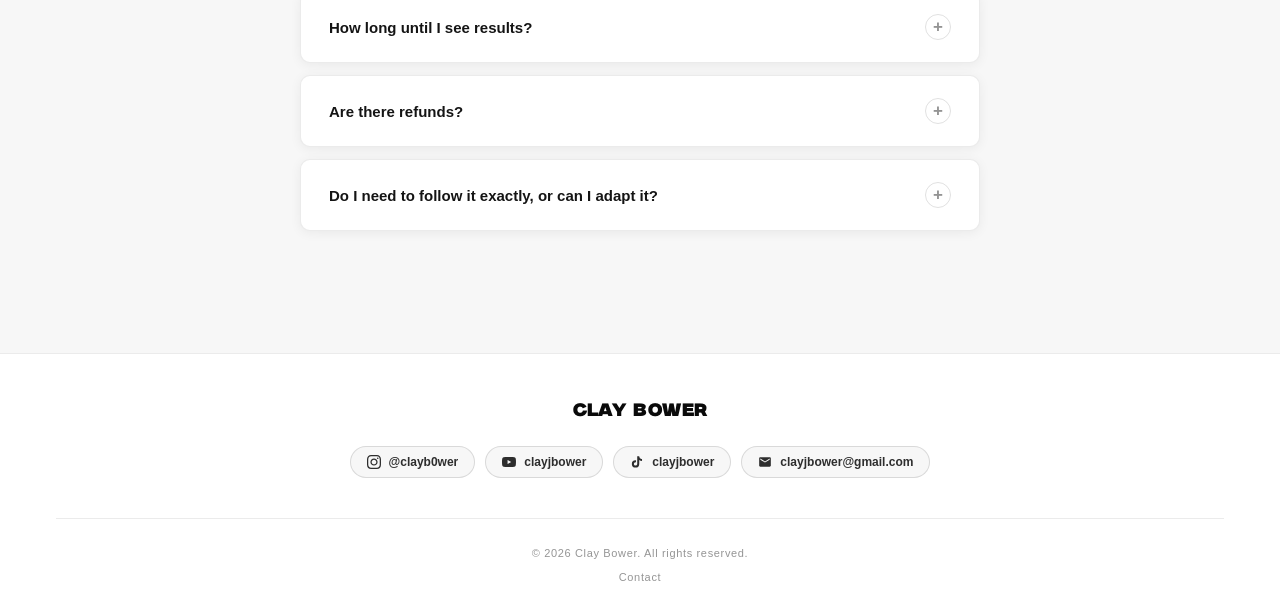
==== commit 2bba9617: "Keep "Clay Bower's" on one line and close the gap to "Ascend Program" Restructure the hero title wit" ====
--- a/ascend.html
+++ b/ascend.html
@@ -26,7 +26,10 @@
 <!-- ══ HERO ══ -->
 <section id="hero">
   <div class="hero-left">
-    <h1 class="hero-title">Clay Bower's<br><span class="hero-title-sub">Ascend Program</span></h1>
+    <h1 class="hero-title">
+      <span class="hero-title-main">Clay Bower's</span>
+      <span class="hero-title-sub">Ascend Program</span>
+    </h1>
     <p class="hero-sub">
       The key to an aesthetic physique.
     </p>
--- a/css/style.css
+++ b/css/style.css
@@ -278,19 +278,25 @@
 
 .hero-title {
   font-family: var(--font-display);
-  font-size: clamp(28px, 4vw, 58px);
   font-weight: normal;
-  line-height: 1.15;
   color: var(--black);
   margin-bottom: 24px;
   letter-spacing: -0.01em;
 }
 
+.hero-title-main {
+  display: block;
+  font-size: clamp(40px, 9vw, 72px);
+  line-height: 1;
+  white-space: nowrap;
+}
+
 .hero-title-sub {
-  display: inline-block;
-  font-size: 0.42em;
+  display: block;
+  font-size: clamp(22px, 5vw, 38px);
   letter-spacing: 0.04em;
-  margin-top: 6px;
+  line-height: 1;
+  margin-top: 2px;
   color: var(--text-dark);
 }
 
@@ -1621,7 +1627,7 @@
   .inside-grid { grid-template-columns: 1fr; }
   .inside-grid--four { grid-template-columns: 1fr; max-width: 100%; }
 
-  .hero-title { white-space: normal; }
+  .hero-left { padding-left: 16px; padding-right: 16px; }
   .hero-buttons { flex-direction: column; }
   .hero-buttons .btn { text-align: center; justify-content: center; }
 
